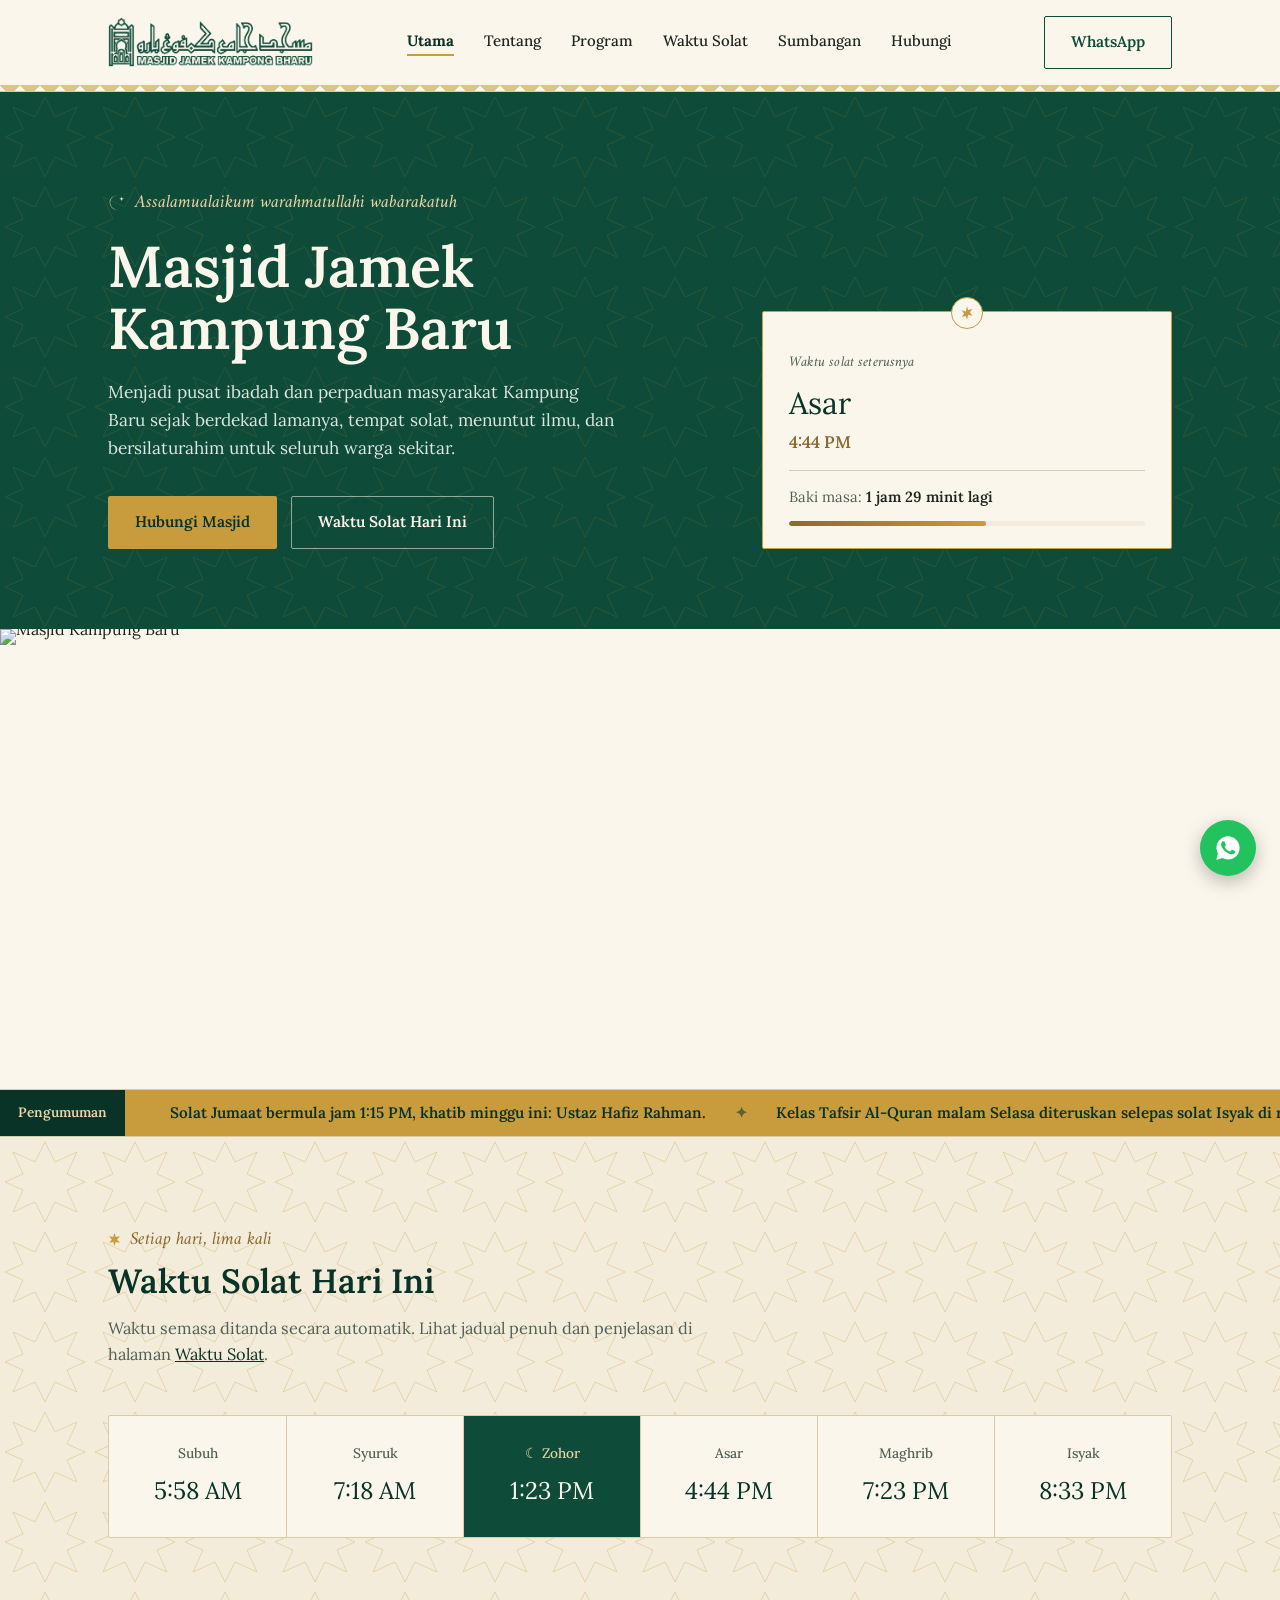
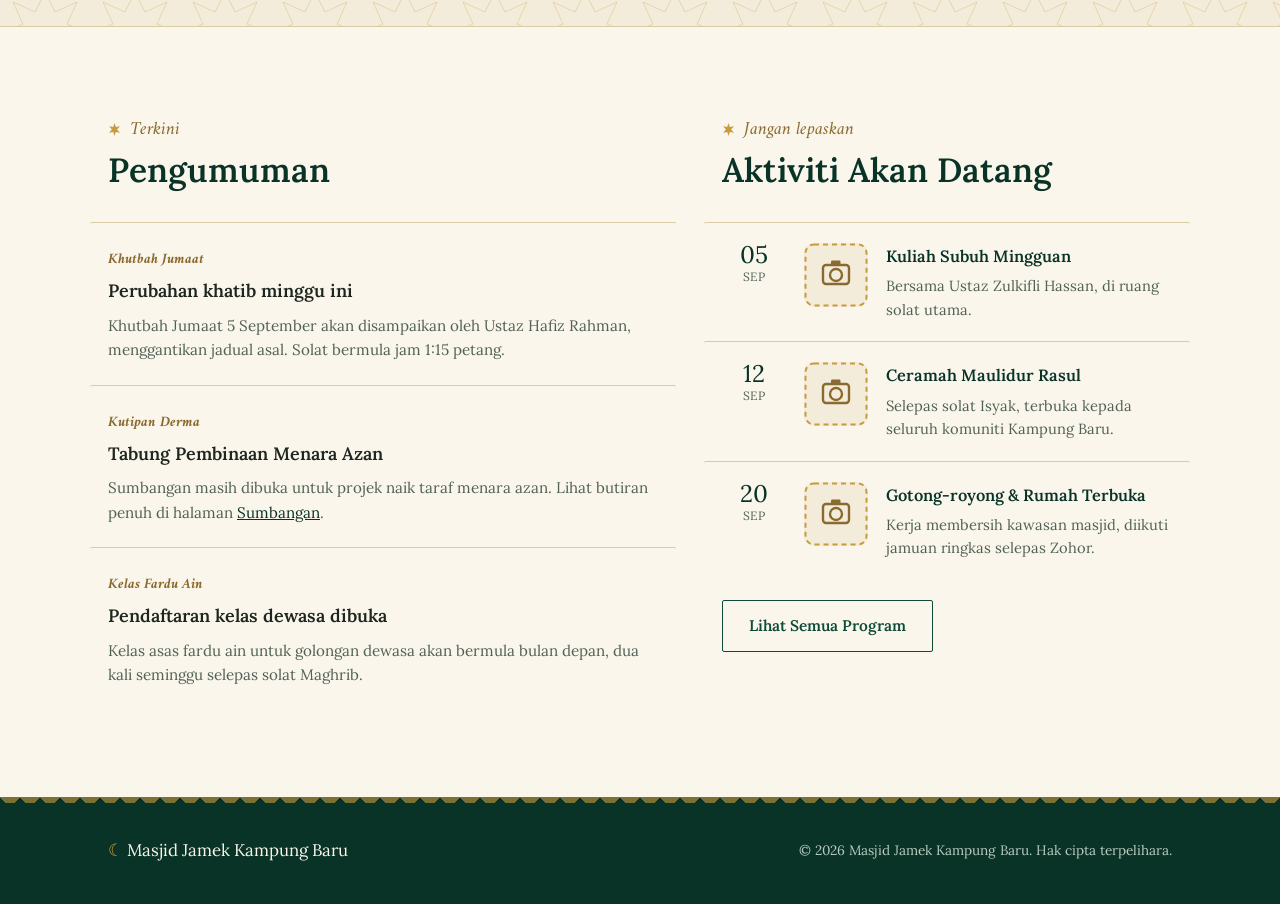
==== index.html @ a64eed37 "logo update 2" ====
<!DOCTYPE html>
<html lang="ms">
<head>
  <meta charset="UTF-8">
  <meta name="viewport" content="width=device-width, initial-scale=1.0">
  <title>Masjid Jamek Kampung Baru</title>
  <link rel="preconnect" href="https://fonts.googleapis.com">
  <link href="https://fonts.googleapis.com/css2?family=Amiri:ital,wght@0,400;0,700;1,400;1,700&family=Lora:ital,wght@0,400;0,500;0,600;0,700;1,400;1,600&display=swap" rel="stylesheet">
  <link rel="stylesheet" href="styles.css">
  <link rel="icon" type="image/svg+xml" href="favicon.svg">
  <meta name="description" content="Laman rasmi Masjid Jamek Kampung Baru, Kuala Lumpur — waktu solat harian terkini, program & aktiviti, sumbangan, dan maklumat masjid.">
  <meta property="og:type" content="website">
  <meta property="og:title" content="Masjid Jamek Kampung Baru">
  <meta property="og:description" content="Laman rasmi Masjid Jamek Kampung Baru, Kuala Lumpur — waktu solat harian terkini, program & aktiviti, sumbangan, dan maklumat masjid.">
  <meta property="og:image" content="https://nry.com.my/wp-content/uploads/2019/10/Kampung-Baru-Masjid-Jamek_02.jpg">
  <meta property="og:locale" content="ms_MY">
  <meta name="twitter:card" content="summary_large_image">
  <script type="application/ld+json">
  {
    "@context": "https://schema.org",
    "@type": "Mosque",
    "name": "Masjid Jamek Kampung Baru",
    "image": "https://nry.com.my/wp-content/uploads/2019/10/Kampung-Baru-Masjid-Jamek_02.jpg",
    "address": {
      "@type": "PostalAddress",
      "streetAddress": "Jalan Raja Muda Musa, Kampung Baru",
      "addressLocality": "Kuala Lumpur",
      "postalCode": "50300",
      "addressCountry": "MY"
    },
    "telephone": "+60326913954"
  }
  </script>
</head>
<body>
  <header class="site">
    <div class="nav">
      <a href="index.html" class="brand">
        <img class="logo-image" src="logo%20masjid/header-logo.png" alt="Masjid Jamek Kampung Baru">
      </a>
      <nav class="links" id="navLinks">
        <a href="index.html" class="current">Utama</a>
        <a href="about.html">Tentang</a>
        <a href="program.html">Program</a>
        <a href="solat.html">Waktu Solat</a>
        <a href="sumbangan.html">Sumbangan</a>
        <a href="contact.html">Hubungi</a>
      </nav>
      <div class="nav-cta">
        <a class="btn btn-outline-dark" href="#" data-wa-link="60132922612" target="_blank" rel="noopener"><span class="long">WhatsApp</span></a>
        <button class="burger" id="burgerBtn" aria-label="Buka menu">
          <span></span><span></span><span></span>
        </button>
      </div>
    </div>
  </header>

  <main>
    <section class="hero" id="utama">
      <svg class="hero-pattern" width="100%" height="100%" preserveAspectRatio="xMidYMid slice">
        <defs>
          <pattern id="star8" width="90" height="90" patternUnits="userSpaceOnUse">
            <g stroke="#C89B3C" stroke-width="1" fill="none">
              <path d="M45 5 L55 25 L77 15 L67 37 L85 45 L67 53 L77 75 L55 65 L45 85 L35 65 L13 75 L23 53 L5 45 L23 37 L13 15 L35 25 Z"/>
            </g>
          </pattern>
        </defs>
        <rect width="100%" height="100%" fill="url(#star8)"/>
      </svg>
      <div class="hero-inner">
        <div>
          <span class="hero-eyebrow">Assalamualaikum warahmatullahi wabarakatuh</span>
          <h1>Masjid Jamek<br>Kampung Baru</h1>
          <p class="lead">Menjadi pusat ibadah dan perpaduan masyarakat Kampung Baru sejak berdekad lamanya, tempat solat, menuntut ilmu, dan bersilaturahim untuk seluruh warga sekitar.</p>
          <div class="hero-actions">
            <a href="#" data-wa-link="60132922612" target="_blank" rel="noopener" class="btn btn-gold">Hubungi Masjid</a>
            <a href="solat.html" class="btn btn-outline">Waktu Solat Hari Ini</a>
          </div>
        </div>
        <div class="prayer-card">
          <span class="label">Waktu solat seterusnya</span>
          <div class="next-name" id="nextPrayerName">Zohor</div>
          <div class="next-time" id="nextPrayerTime">1:23 PM</div>
          <div class="countdown">Baki masa: <b id="countdownText">…</b></div>
          <div class="prayer-progress"><div class="prayer-progress-fill" id="prayerProgressFill"></div></div>
        </div>
      </div>
    </section>

    <!-- TODO: muat naik gambar ni ke folder projek sendiri (contoh: images/masjid-hero.jpg) dan tukar src di bawah,
         supaya gambar tak hilang kalau website nry.com.my tukar/padam fail asal -->
    <div class="photo-banner">
      <img src="https://nry.com.my/wp-content/uploads/2019/10/Kampung-Baru-Masjid-Jamek_02.jpg" alt="Masjid Kampung Baru" width="1200" height="675" loading="eager"/>
    </div>

    <div class="ticker-bar">
      <div class="ticker-tag">Pengumuman</div>
      <div class="ticker-track">
        <span>Solat Jumaat bermula jam 1:15 PM, khatib minggu ini: Ustaz Hafiz Rahman.</span>
        <span>Kelas Tafsir Al-Quran malam Selasa diteruskan selepas solat Isyak di ruang tingkat 2.</span>
        <span>Kutipan Tabung Pembinaan Menara Azan masih dibuka, sumbangan boleh dibuat melalui DuitNow.</span>
        <span>Solat Jumaat bermula jam 1:15 PM, khatib minggu ini: Ustaz Hafiz Rahman.</span>
        <span>Kelas Tafsir Al-Quran malam Selasa diteruskan selepas solat Isyak di ruang tingkat 2.</span>
        <span>Kutipan Tabung Pembinaan Menara Azan masih dibuka, sumbangan boleh dibuat melalui DuitNow.</span>
      </div>
    </div>

    <section class="section solat-section reveal" id="waktu-solat-preview">
      <div class="wrap">
        <div class="section-head">
          <span class="kicker">Setiap hari, lima kali</span>
          <h2>Waktu Solat Hari Ini</h2>
          <p>Waktu semasa ditanda secara automatik. Lihat jadual penuh dan penjelasan di halaman <a href="solat.html" style="color:var(--green-ink);text-decoration:underline;">Waktu Solat</a>.</p>
        </div>
        <div class="solat-grid" id="solatGrid">
          <div class="solat-cell" data-name="Subuh"><div class="name">Subuh</div><div class="time">5:58 AM</div></div>
          <div class="solat-cell" data-name="Syuruk"><div class="name">Syuruk</div><div class="time">7:18 AM</div></div>
          <div class="solat-cell" data-name="Zohor"><div class="name">Zohor</div><div class="time">1:23 PM</div></div>
          <div class="solat-cell" data-name="Asar"><div class="name">Asar</div><div class="time">4:44 PM</div></div>
          <div class="solat-cell" data-name="Maghrib"><div class="name">Maghrib</div><div class="time">7:23 PM</div></div>
          <div class="solat-cell" data-name="Isyak"><div class="name">Isyak</div><div class="time">8:33 PM</div></div>
        </div>
      </div>
    </section>

    <section class="section reveal" id="pengumuman-program">
      <div class="wrap two-col">
        <div>
          <div class="section-head" style="margin-bottom:32px;">
            <span class="kicker">Terkini</span>
            <h2>Pengumuman</h2>
          </div>
          <div class="list-item">
            <span class="tag">Khutbah Jumaat</span>
            <h3>Perubahan khatib minggu ini</h3>
            <p>Khutbah Jumaat 5 September akan disampaikan oleh Ustaz Hafiz Rahman, menggantikan jadual asal. Solat bermula jam 1:15 petang.</p>
          </div>
          <div class="list-item">
            <span class="tag">Kutipan Derma</span>
            <h3>Tabung Pembinaan Menara Azan</h3>
            <p>Sumbangan masih dibuka untuk projek naik taraf menara azan. Lihat butiran penuh di halaman <a href="sumbangan.html" style="color:var(--green-ink);text-decoration:underline;">Sumbangan</a>.</p>
          </div>
          <div class="list-item">
            <span class="tag">Kelas Fardu Ain</span>
            <h3>Pendaftaran kelas dewasa dibuka</h3>
            <p>Kelas asas fardu ain untuk golongan dewasa akan bermula bulan depan, dua kali seminggu selepas solat Maghrib.</p>
          </div>
        </div>
        <div>
          <div class="section-head" style="margin-bottom:32px;">
            <span class="kicker">Jangan lepaskan</span>
            <h2>Aktiviti Akan Datang</h2>
          </div>
          <div class="program-item">
            <div class="program-date"><div class="d">05</div><div class="m">Sep</div></div>
            <img class="program-photo" src="[data-uri]" alt="">
            <div><h3>Kuliah Subuh Mingguan</h3><p>Bersama Ustaz Zulkifli Hassan, di ruang solat utama.</p></div>
          </div>
          <div class="program-item">
            <div class="program-date"><div class="d">12</div><div class="m">Sep</div></div>
            <img class="program-photo" src="[data-uri]" alt="">
            <div><h3>Ceramah Maulidur Rasul</h3><p>Selepas solat Isyak, terbuka kepada seluruh komuniti Kampung Baru.</p></div>
          </div>
          <div class="program-item">
            <div class="program-date"><div class="d">20</div><div class="m">Sep</div></div>
            <img class="program-photo" src="[data-uri]" alt="">
            <div><h3>Gotong-royong & Rumah Terbuka</h3><p>Kerja membersih kawasan masjid, diikuti jamuan ringkas selepas Zohor.</p></div>
          </div>
          <div style="margin-top:20px;">
            <a href="program.html" class="btn btn-outline-dark">Lihat Semua Program</a>
          </div>
        </div>
      </div>
    </section>
  </main>

  <footer>
    <div class="wrap footer-inner">
      <div class="brand-f">Masjid Jamek Kampung Baru</div>
      <div>© <span id="year"></span> Masjid Jamek Kampung Baru. Hak cipta terpelihara.</div>
    </div>
  </footer>

  <a class="wa-float" href="#" data-wa-link="60132922612" target="_blank" rel="noopener" aria-label="WhatsApp Masjid">
    <svg viewBox="0 0 24 24"><path d="M12.04 2C6.58 2 2.13 6.45 2.13 11.91c0 1.75.46 3.39 1.26 4.81L2 22l5.42-1.35a9.83 9.83 0 0 0 4.62 1.15h.01c5.46 0 9.9-4.45 9.9-9.9C21.95 6.45 17.5 2 12.04 2Zm5.77 14.02c-.24.68-1.4 1.3-1.93 1.35-.5.06-1.06.28-3.55-.74-2.98-1.22-4.9-4.23-5.05-4.43-.15-.2-1.2-1.6-1.2-3.05 0-1.45.76-2.16 1.03-2.46.27-.3.6-.37.8-.37.2 0 .4 0 .58.01.19.01.44-.07.68.53.25.6.85 2.08.92 2.23.07.15.12.33.02.53-.1.2-.15.33-.3.5-.15.18-.32.4-.45.53-.15.15-.31.32-.13.62.18.3.8 1.32 1.72 2.14 1.18 1.06 2.18 1.39 2.48 1.54.3.15.48.13.65-.08.18-.2.76-.9.96-1.2.2-.3.4-.25.68-.15.28.1 1.75.83 2.05.98.3.15.5.22.57.35.08.13.08.75-.16 1.42Z"/></svg>
  </a>

  <script src="script.js"></script>
</body>
</html>
---- styles.css ----
:root{
    --green-deep:#0e4b39;
    --green-ink:#0A3328;
    --gold:#C89B3C;
    --gold-deep:#8A6A2E;
    --gold-soft:#E7D5A6;
    --cream:#FAF6EC;
    --paper:#F3ECDB;
    --ink:#1E2620;
    --ink-soft:#516156;
    --line:#D8CBA6;
    --radius:2px;
  }
  *{box-sizing:border-box;}
  html{scroll-behavior:smooth;}
  body{
    margin:0;
    background:var(--cream);
    color:var(--ink);
    font-family:'Lora',serif;
    font-size:16px;
    line-height:1.6;
  }
  h1,h2,h3,.display{
    font-family:'Lora',serif;
    font-weight:600;
    color:var(--green-ink);
    margin:0;
  }
  a{color:inherit;}
  img{max-width:100%;display:block;}
  .wrap{max-width:1120px;margin:0 auto;padding:0 28px;}
  .section{padding:88px 0;border-top:1px solid var(--line);}
  .section-head{max-width:640px;margin-bottom:48px;}
  .section-head .kicker{
    display:flex;
    align-items:center;
    gap:9px;
    color:var(--gold-deep);
    font-family:'Amiri',serif;
    font-style:italic;
    font-size:1.15rem;
    margin-bottom:6px;
  }
  .section-head .kicker::before{
    content:"";
    flex:none;
    width:13px;height:13px;
    background:url("data:image/svg+xml,%3Csvg xmlns='http://www.w3.org/2000/svg' viewBox='0 0 24 24'%3E%3Cpath fill='%23C89B3C' d='M12 0l2.4 7.2L22 6l-5.2 6L22 18l-7.6-1.2L12 24l-2.4-7.2L2 18l5.2-6L2 6l7.6 1.2z'/%3E%3C/svg%3E") no-repeat center/contain;
  }
  .section-head h2{font-size:2.1rem;line-height:1.2;}
  .section-head p{color:var(--ink-soft);margin-top:14px;font-size:1.02rem;}
  .btn{
    display:inline-flex;align-items:center;gap:9px;
    padding:13px 26px;
    border-radius:var(--radius);
    font-weight:600;
    font-size:0.96rem;
    text-decoration:none;
    border:1px solid transparent;
    cursor:pointer;
    transition:transform .15s ease, background .15s ease;
  }
  .btn:hover{transform:translateY(-1px);}
  .btn-gold{background:var(--gold);color:var(--green-ink);}
  .btn-gold:hover{background:#d6ab49;}
  .btn-outline{border-color:rgba(250,246,236,.55);color:var(--cream);}
  .btn-outline:hover{background:rgba(250,246,236,.1);}
  .btn-outline-dark{border-color:var(--green-deep);color:var(--green-deep);}
  .btn-outline-dark:hover{background:var(--green-deep);color:var(--cream);}

  header.site{
    position:sticky;top:0;z-index:50;
    background:rgba(250,246,236,.92);
    backdrop-filter:blur(6px);
    border-bottom:1px solid var(--line);
    transition:box-shadow .25s ease;
  }
  header.site.is-scrolled{box-shadow:0 8px 24px -12px rgba(10,51,40,.28);}
  header.site::after{
    content:"";
    display:block;
    height:6px;
    background-image:
      linear-gradient(135deg, var(--gold) 25%, transparent 25.5%),
      linear-gradient(225deg, var(--gold) 25%, transparent 25.5%),
      linear-gradient(45deg, var(--gold) 25%, transparent 25.5%),
      linear-gradient(315deg, var(--gold) 25%, transparent 25.5%);
    background-position: 10px 0, 10px 0, 0 0, 0 0;
    background-size: 20px 20px;
    background-repeat: repeat-x;
    opacity:.55;
  }
  .nav{
    display:flex;align-items:center;justify-content:space-between;
    padding:16px 28px;max-width:1120px;margin:0 auto;
  }
  .brand{display:flex;align-items:center;gap:12px;text-decoration:none;}
  .brand .logo-image{width:auto;height:50px;max-width:min(270px,48vw);object-fit:contain;flex:none;}
  .brand .name{font-family:'Lora',serif;font-weight:600;font-size:1.08rem;color:var(--green-ink);line-height:1.15;}
  .brand .name small{display:block;font-family:'Amiri',serif;font-style:italic;font-weight:400;font-size:.78rem;color:var(--ink-soft);letter-spacing:.02em;}
  nav.links{display:flex;gap:30px;list-style:none;margin:0;padding:0;}
  nav.links a{text-decoration:none;font-size:.94rem;font-weight:500;color:var(--ink);position:relative;padding-bottom:3px;}
  nav.links a:after{content:"";position:absolute;left:0;bottom:0;width:0;height:1.5px;background:var(--gold);transition:width .2s ease;}
  nav.links a:hover:after{width:100%;}
  nav.links a.current{color:var(--green-ink);font-weight:700;}
  nav.links a.current:after{width:100%;}
  .nav-cta{display:flex;align-items:center;gap:14px;}
  .burger{display:none;background:none;border:none;cursor:pointer;padding:6px;}
  .burger span{display:block;width:24px;height:2px;background:var(--green-ink);margin:5px 0;}

  .hero{
    position:relative;overflow:hidden;
    background:var(--green-deep);
    color:var(--cream);
  }
  .hero-pattern{position:absolute;inset:0;opacity:.14;pointer-events:none;}
  .hero-inner{
    position:relative;z-index:1;
    max-width:1120px;margin:0 auto;padding:96px 28px 80px;
    display:grid;grid-template-columns:1.25fr .85fr;gap:52px;align-items:end;
  }
  .hero-eyebrow{font-family:'Amiri',serif;font-style:italic;color:var(--gold-soft);font-size:1.15rem;margin-bottom:18px;display:flex;align-items:center;gap:10px;}
  .hero-eyebrow::before{
    content:"";
    flex:none;
    width:17px;height:17px;
    background:url("data:image/svg+xml,%3Csvg xmlns='http://www.w3.org/2000/svg' viewBox='0 0 24 24'%3E%3Cpath fill='%23E7D5A6' d='M13 2.05A10 10 0 1 0 13 22a8.5 8.5 0 0 1 0-19.95z'/%3E%3Cpath fill='%23E7D5A6' d='M19.2 3.6l.85 2.35 2.35.85-2.35.85-.85 2.35-.85-2.35L16 6.8l2.35-.85z'/%3E%3C/svg%3E") no-repeat center/contain;
  }
  .hero h1{font-size:clamp(2.4rem,4.6vw,3.6rem);line-height:1.08;color:var(--cream);}
  .hero p.lead{margin-top:20px;max-width:46ch;color:#DCE7E0;font-size:1.08rem;}
  .hero-actions{margin-top:34px;display:flex;flex-wrap:wrap;gap:14px;}

  .prayer-card{
    position:relative;
    background:var(--cream);color:var(--ink);
    border-radius:var(--radius);
    padding:36px 26px 22px;
    border:1px solid var(--gold);
  }
  .prayer-card::before,
  .vm-box::before,
  .donate-card::before{
    content:"";
    position:absolute;
    top:-15px;left:50%;
    transform:translateX(-50%);
    width:30px;height:30px;
    background-color:var(--cream);
    border:1.5px solid var(--gold);
    border-radius:50%;
    background-image:url("data:image/svg+xml,%3Csvg xmlns='http://www.w3.org/2000/svg' viewBox='0 0 24 24'%3E%3Cpath fill='%23C89B3C' d='M12 2l1.8 5.6L20 6l-3.6 4.8L20 16l-6.2-1.2L12 22l-1.8-5.6L4 18l3.6-4.8L4 8l6.2 1.6z'/%3E%3C/svg%3E");
    background-repeat:no-repeat;
    background-position:center;
    background-size:16px 16px;
    z-index:2;
  }
  .prayer-card .label{font-family:'Amiri',serif;font-style:italic;font-size:.92rem;color:var(--ink-soft);text-transform:none;letter-spacing:.01em;}
  .prayer-card .next-name{font-family:'Lora',serif;font-size:1.9rem;color:var(--green-ink);margin:4px 0 2px;}
  .prayer-card .next-time{font-size:1.05rem;color:var(--gold-deep);font-weight:600;}
  .prayer-card .countdown{margin-top:14px;padding-top:14px;border-top:1px solid var(--line);font-size:.92rem;color:var(--ink-soft);}
  .prayer-card .countdown b{color:var(--ink);font-weight:600;}

  .inner-hero{
    position:relative;color:var(--cream);
    background-color:var(--green-deep);
    background-image:url("data:image/svg+xml,%3Csvg xmlns='http://www.w3.org/2000/svg' width='90' height='90'%3E%3Cg fill='none' stroke='%23C89B3C' stroke-width='1' opacity='0.35'%3E%3Cpath d='M45 5 L55 25 L77 15 L67 37 L85 45 L67 53 L77 75 L55 65 L45 85 L35 65 L13 75 L23 53 L5 45 L23 37 L13 15 L35 25 Z'/%3E%3C/g%3E%3C/svg%3E");
    background-repeat:repeat;
    padding:64px 0 56px;border-bottom:1px solid var(--line);
    overflow:hidden;
  }
  .inner-hero .wrap{position:relative;z-index:1;}

  .photo-banner{width:100%;line-height:0;border-bottom:1px solid var(--line);}
  .photo-banner img{width:100%;height:clamp(220px,38vw,460px);object-fit:cover;object-position:center 65%;}

  .ticker-bar{background:var(--gold);color:var(--green-ink);overflow:hidden;white-space:nowrap;position:relative;}
  .ticker-tag{position:absolute;left:0;top:0;bottom:0;display:flex;align-items:center;padding:0 18px;background:var(--green-ink);color:var(--gold-soft);font-weight:600;font-size:.85rem;z-index:2;}
  .ticker-track{display:inline-flex;padding-left:170px;animation:scroll-left 34s linear infinite;font-weight:600;font-size:.95rem;padding-top:11px;padding-bottom:11px;}
  .ticker-track span{padding-right:70px;position:relative;}
  .ticker-track span::after{content:"✦";position:absolute;right:28px;color:var(--green-ink);opacity:.55;}
  @keyframes scroll-left{from{transform:translateX(0);}to{transform:translateX(-50%);}}

  .solat-section{
    background-color:var(--paper);
    background-image:url("data:image/svg+xml,%3Csvg xmlns='http://www.w3.org/2000/svg' width='90' height='90'%3E%3Cg fill='none' stroke='%23C89B3C' stroke-width='1' opacity='0.3'%3E%3Cpath d='M45 5 L55 25 L77 15 L67 37 L85 45 L67 53 L77 75 L55 65 L45 85 L35 65 L13 75 L23 53 L5 45 L23 37 L13 15 L35 25 Z'/%3E%3C/g%3E%3C/svg%3E");
    background-repeat:repeat;
  }
  .solat-grid{
    display:grid;grid-template-columns:repeat(6,1fr);
    border:1px solid var(--line);border-radius:var(--radius);overflow:hidden;
    background:var(--cream);
  }
  .solat-cell{
    padding:26px 12px;text-align:center;
    border-left:1px solid var(--line);
  }
  .solat-cell:first-child{border-left:none;}
  .solat-cell .name{font-size:.86rem;color:var(--ink-soft);font-weight:500;}
  .solat-cell .time{font-family:'Lora',serif;font-size:1.5rem;margin-top:8px;color:var(--green-ink);}
  .solat-cell.active{background:var(--green-deep);}
  .solat-cell.active .name{color:var(--gold-soft);}
  .solat-cell.active .name::before{content:"☾ ";}
  .solat-cell.active .time{color:var(--cream);}
  .solat-note{margin-top:16px;font-size:.85rem;color:var(--ink-soft);}
  @media (max-width:760px){
    .solat-grid{grid-template-columns:repeat(3,1fr);}
    .solat-cell:nth-child(4){border-left:none;}
  }

  .two-col{display:grid;grid-template-columns:1.1fr .9fr;gap:64px;}
  .list-item{padding:22px 18px;margin:0 -18px;border-top:1px solid var(--line);border-radius:var(--radius);transition:background .2s ease;}
  .list-item:first-child{border-top:none;}
  .list-item:hover{background:rgba(200,155,60,.08);}
  .list-item .tag{font-family:'Amiri',serif;font-style:italic;font-size:.9rem;font-weight:700;color:var(--gold-deep);}
  .list-item h3{font-size:1.12rem;margin-top:6px;font-weight:600;font-family:'Lora',serif;color:var(--ink);}
  .list-item p{margin:8px 0 0;color:var(--ink-soft);font-size:.95rem;}

  .program-item{display:flex;gap:18px;padding:20px 18px;margin:0 -18px;border-top:1px solid var(--line);border-radius:var(--radius);transition:background .2s ease;}
  .program-item:first-child{border-top:none;}
  .program-item:hover{background:rgba(200,155,60,.08);}
  .program-photo{flex:none;width:64px;height:64px;border-radius:10px;object-fit:cover;background:var(--paper);}
  .program-date{flex:none;width:64px;text-align:center;}
  .program-date .d{font-family:'Lora',serif;font-size:1.5rem;color:var(--green-ink);line-height:1;}
  .program-date .m{font-size:.75rem;color:var(--ink-soft);text-transform:uppercase;letter-spacing:.04em;}
  .program-item h3{font-size:1.02rem;font-weight:600;font-family:'Lora',serif;}
  .program-item p{margin:5px 0 0;color:var(--ink-soft);font-size:.92rem;}

  .about-grid{display:grid;grid-template-columns:1.3fr .95fr;gap:64px;}
  .about-grid .story p{color:var(--ink-soft);margin-top:16px;font-size:1rem;}
  .about-grid .story p:first-child{margin-top:0;}
  .vm-box{position:relative;background:var(--green-deep);color:var(--cream);padding:42px 30px 34px;border-radius:var(--radius);}
  .vm-box h3{color:var(--gold-soft);font-size:1.05rem;font-family:'Lora',serif;font-weight:700;margin-bottom:8px;}
  .vm-box .vm-block + .vm-block{margin-top:24px;padding-top:24px;border-top:1px solid rgba(250,246,236,.18);}
  .vm-box p{color:#DCE7E0;font-size:.95rem;margin:0;}

  .ajk-grid{margin-top:56px;display:grid;grid-template-columns:repeat(4,1fr);gap:1px;background:var(--line);border:1px solid var(--line);}
  .ajk-cell{background:var(--cream);padding:26px 20px;border-top:3px solid var(--gold);transition:transform .2s ease, box-shadow .2s ease;}
  .ajk-cell:hover{transform:translateY(-4px);box-shadow:0 12px 24px -12px rgba(10,51,40,.25);position:relative;z-index:1;}
  .ajk-cell .role{font-family:'Amiri',serif;font-style:italic;font-size:.9rem;color:var(--gold-deep);font-weight:700;}
  .ajk-cell .person{font-family:'Lora',serif;font-size:1.15rem;margin-top:6px;color:var(--green-ink);}
  @media (max-width:760px){.ajk-grid{grid-template-columns:repeat(2,1fr);}}

  .imam-strip{margin-top:56px;display:grid;grid-template-columns:repeat(2,1fr);gap:1px;background:var(--line);border:1px solid var(--line);}
  .imam-cell{background:var(--paper);padding:28px 26px;border-top:3px solid var(--gold);transition:transform .2s ease, box-shadow .2s ease;}
  .imam-cell:hover{transform:translateY(-4px);box-shadow:0 12px 24px -12px rgba(10,51,40,.25);position:relative;z-index:1;}
  .imam-cell .role{font-family:'Amiri',serif;font-style:italic;font-size:.9rem;color:var(--gold-deep);font-weight:700;}
  .imam-cell .person{font-family:'Lora',serif;font-size:1.3rem;margin-top:6px;color:var(--green-ink);}
  .imam-cell p{margin:8px 0 0;color:var(--ink-soft);font-size:.9rem;}
  @media (max-width:760px){.imam-strip{grid-template-columns:1fr;}}

  .cat-grid{display:grid;grid-template-columns:repeat(4,1fr);gap:1px;background:var(--line);border:1px solid var(--line);}
  .cat-cell{background:var(--cream);display:flex;flex-direction:column;border-top:3px solid var(--gold);transition:transform .2s ease, box-shadow .2s ease;overflow:hidden;}
  .cat-cell:hover{transform:translateY(-4px);box-shadow:0 12px 24px -12px rgba(10,51,40,.25);position:relative;z-index:1;}
  .cat-photo{width:100%;aspect-ratio:16/10;object-fit:cover;display:block;background:var(--paper);}
  .cat-photo-trigger{display:block;width:100%;padding:0;border:0;background:transparent;cursor:zoom-in;overflow:hidden;}
  .cat-photo-trigger:focus-visible{outline:3px solid var(--gold-deep);outline-offset:-3px;}
  .cat-photo-trigger .cat-photo{transition:transform .2s ease;}
  .cat-photo-trigger:hover .cat-photo{transform:scale(1.025);}
  .cat-photo-pair{overflow:hidden;}
  .cat-photo-pair .cat-photo{aspect-ratio:16/10;}
  .cat-photo-pair-main{aspect-ratio:16/10;}
  .cat-photo-pair-main .cat-photo-trigger{height:100%;}
  .cat-photo-pair-main .cat-photo{height:100%;aspect-ratio:auto;}
  .cat-photo-pair .cat-photo[hidden]{display:none;}
  .cat-grid>.cat-cell:nth-child(2)>img[src^="data:image/svg+xml"]{display:none;}
  .program-photo-dialog{position:fixed;inset:0;margin:auto;padding:48px 18px 18px;width:min(92vw,1100px);max-width:none;max-height:90vh;border:1px solid var(--gold);background:var(--cream);box-shadow:0 20px 70px rgba(0,0,0,.35);}
  .program-photo-dialog::backdrop{background:rgba(8,25,19,.82);}
  .program-photo-dialog-content{display:grid;grid-template-columns:auto minmax(0,1fr) auto;align-items:center;gap:14px;height:100%;}
  .program-photo-dialog img{max-width:100%;max-height:calc(90vh - 84px);width:auto;height:auto;object-fit:contain;margin:auto;}
  .program-photo-dialog-close{position:absolute;top:9px;right:12px;padding:7px 12px;border:1px solid var(--line);background:var(--paper);color:var(--green-ink);font:inherit;cursor:pointer;}
  .program-photo-dialog-close:hover{background:var(--gold-soft);}
  .program-photo-dialog-nav{width:44px;height:44px;border:1px solid var(--line);background:var(--paper);color:var(--green-ink);font-size:1.6rem;line-height:1;cursor:pointer;}
  .program-photo-dialog-nav:hover{background:var(--gold-soft);}
  .program-photo-dialog-nav[hidden]{display:none;}
  @media (max-width:520px){.program-photo-dialog{padding:48px 10px 12px;}.program-photo-dialog-content{gap:6px;}.program-photo-dialog-nav{width:36px;height:40px;}}
  .cat-cell-body{padding:22px 24px;min-height:150px;display:flex;flex-direction:column;justify-content:flex-start;gap:14px;flex:1;}
  .cat-cell h3{font-size:1.1rem;font-family:'Lora',serif;font-weight:600;line-height:1.2;min-height:3.6em;}
  .cat-cell p{margin-top:10px;color:var(--ink-soft);font-size:.9rem;}
  .cat-cell .icon{width:30px;height:30px;color:var(--gold);transition:transform .2s ease;}
  .cat-cell:hover .icon{transform:scale(1.1) rotate(-4deg);}
  @media (max-width:900px){.cat-grid{grid-template-columns:repeat(2,1fr);}}
  .cal-note{margin-top:26px;padding:18px 22px;border:1px dashed var(--gold);border-radius:var(--radius);color:var(--ink-soft);font-size:.92rem;background:var(--paper);}

  .donate-section{
    background-color:var(--green-deep);color:var(--cream);
    background-image:url("data:image/svg+xml,%3Csvg xmlns='http://www.w3.org/2000/svg' width='90' height='90'%3E%3Cg fill='none' stroke='%23E7D5A6' stroke-width='1' opacity='0.15'%3E%3Cpath d='M45 5 L55 25 L77 15 L67 37 L85 45 L67 53 L77 75 L55 65 L45 85 L35 65 L13 75 L23 53 L5 45 L23 37 L13 15 L35 25 Z'/%3E%3C/g%3E%3C/svg%3E");
    background-repeat:repeat;
  }
  .donate-section .section-head h2{color:var(--cream);}
  .donate-section .section-head p{color:#CFE0D6;}
  .donate-section .section-head .kicker{color:var(--gold-soft);}
  .donate-grid{display:grid;grid-template-columns:1fr 1fr 1fr;gap:26px;}
  .donate-card{position:relative;background:rgba(250,246,236,.05);border:1px solid rgba(250,246,236,.2);border-radius:var(--radius);padding:36px 26px 28px;transition:transform .2s ease, background .2s ease, border-color .2s ease;}
  .donate-card:hover{transform:translateY(-4px);background:rgba(250,246,236,.09);border-color:rgba(200,155,60,.5);}
  .donate-card h3{color:var(--gold-soft);font-family:'Lora',serif;font-size:.95rem;font-weight:700;margin-bottom:16px;}
  .donate-row{display:flex;justify-content:space-between;padding:9px 0;border-top:1px solid rgba(250,246,236,.12);font-size:.92rem;}
  .donate-row:first-of-type{border-top:none;}
  .donate-row span:first-child{color:#B9CBC0;}
  .donate-row span:last-child{font-weight:600;text-align:right;}
  .qr-box{
    aspect-ratio:1;border:1.5px dashed var(--gold);border-radius:8px;overflow:hidden;
    display:flex;align-items:center;justify-content:center;flex-direction:column;gap:8px;color:var(--gold-soft);
    font-size:.85rem;text-align:center;margin-bottom:14px;
  }
  .qr-image-trigger{display:block;width:100%;height:100%;padding:0;border:0;background:#fff;cursor:zoom-in;}
  .qr-box .qr-image{width:100%;height:100%;box-sizing:border-box;object-fit:contain;padding:10px;background:#fff;}
  .qr-photo-dialog-content{display:flex;align-items:center;justify-content:center;height:100%;}
  .qr-photo-dialog-content .qr-expanded-image{width:min(78vw,640px);height:auto;max-height:calc(90vh - 84px);object-fit:contain;}
  .donate-card ul{margin:0;padding-left:18px;color:#DCE7E0;font-size:.92rem;}
  .donate-card ul li{margin-top:8px;}
  @media (max-width:900px){.donate-grid{grid-template-columns:1fr;}}

  .contact-grid{display:grid;grid-template-columns:.95fr 1.05fr;gap:64px;}
  .contact-item{display:flex;gap:16px;padding:18px 16px;margin:0 -16px;border-top:1px solid var(--line);border-radius:var(--radius);transition:background .2s ease;}
  .contact-item:first-child{border-top:none;}
  .contact-item:hover{background:rgba(200,155,60,.08);}
  .contact-item .ic{flex:none;width:22px;height:22px;color:var(--gold);margin-top:2px;}
  .contact-item .t{font-size:.78rem;color:var(--ink-soft);}
  .contact-item .v{font-weight:600;margin-top:2px;}
  .contact-item .v a{text-decoration:none;color:var(--green-ink);}
  .socials{margin-top:26px;display:flex;gap:12px;}
  .socials a{
    width:40px;height:40px;border:1px solid var(--line);border-radius:50%;
    display:flex;align-items:center;justify-content:center;text-decoration:none;color:var(--green-ink);
    transition:background .15s ease,color .15s ease;
  }
  .socials a:hover{background:var(--green-deep);color:var(--cream);border-color:var(--green-deep);}
  .map-box{
    background:var(--paper);border:1px solid var(--line);border-radius:60px 60px var(--radius) var(--radius);
    aspect-ratio:4/3.2;overflow:hidden;
    color:var(--ink-soft);text-align:center;
  }
  .map-box iframe{width:100%;height:100%;border:0;display:block;}
  .map-box .map-placeholder{
    height:100%;display:flex;align-items:center;justify-content:center;flex-direction:column;gap:10px;padding:24px;
  }
  .map-box a{color:var(--green-ink);font-weight:600;text-decoration:underline;}

  footer{background:var(--green-ink);color:#B9CBC0;padding:40px 0;position:relative;}
  footer::before{
    content:"";
    position:absolute;top:0;left:0;right:0;
    height:6px;
    background-image:
      linear-gradient(135deg, var(--gold) 25%, transparent 25.5%),
      linear-gradient(225deg, var(--gold) 25%, transparent 25.5%),
      linear-gradient(45deg, var(--gold) 25%, transparent 25.5%),
      linear-gradient(315deg, var(--gold) 25%, transparent 25.5%);
    background-position: 10px 0, 10px 0, 0 0, 0 0;
    background-size: 20px 20px;
    background-repeat: repeat-x;
    opacity:.6;
  }
  .footer-inner{display:flex;justify-content:space-between;align-items:center;flex-wrap:wrap;gap:14px;font-size:.85rem;}
  .footer-inner .brand-f{font-family:'Lora',serif;color:var(--cream);font-size:1.05rem;}
  .footer-inner .brand-f::before{content:"☾ ";color:var(--gold);}

  .wa-float{position:fixed;bottom:24px;right:24px;z-index:60;width:56px;height:56px;border-radius:50%;background:#22c35e;display:flex;align-items:center;justify-content:center;box-shadow:0 6px 18px rgba(0,0,0,.25);text-decoration:none;}
  .wa-float svg{width:28px;height:28px;fill:#fff;}

  @media (max-width:900px){
    .hero-inner{grid-template-columns:1fr;}
    .two-col,.about-grid,.contact-grid{grid-template-columns:1fr;gap:44px;}
    .cat-grid{grid-template-columns:1fr;}
    nav.links{
      position:fixed;top:73px;left:0;right:0;background:var(--cream);
      flex-direction:column;gap:0;border-bottom:1px solid var(--line);
      transform:translateY(-130%);transition:transform .25s ease;padding:8px 28px;
    }
    nav.links.open{transform:translateY(0);}
    nav.links a{padding:16px 0;border-top:1px solid var(--line);width:100%;}
    nav.links a:first-child{border-top:none;}
    .burger{display:block;}
    .nav-cta .btn span.long{display:none;}
  }
  @media (prefers-reduced-motion:reduce){
    .ticker-track{animation:none;}
    html{scroll-behavior:auto;}
    .reveal{opacity:1 !important;transform:none !important;transition:none !important;}
  }

  .page{display:block;}

  /* Animasi lembut bila section masuk viewport semasa scroll */
  .reveal{opacity:0;transform:translateY(28px);transition:opacity .7s ease, transform .7s ease;}
  .reveal.in-view{opacity:1;transform:none;}

  /* Bar kemajuan waktu solat seterusnya pada kad "waktu solat seterusnya" */
  .prayer-progress{margin-top:12px;height:5px;border-radius:99px;background:var(--paper);overflow:hidden;}
  .prayer-progress-fill{height:100%;width:0%;background:linear-gradient(90deg, var(--gold-deep), var(--gold));border-radius:99px;transition:width 1s linear;}

  /* Butang salin nombor akaun bank */
  .copy-btn{
    display:inline-flex;align-items:center;gap:5px;
    background:none;border:1px solid rgba(250,246,236,.35);
    color:var(--gold-soft);font-family:'Lora',serif;font-size:.78rem;font-weight:600;
    padding:3px 10px;border-radius:99px;cursor:pointer;
    transition:background .2s ease, border-color .2s ease;
    margin-left:8px;
  }
  .copy-btn:hover{background:rgba(250,246,236,.12);border-color:var(--gold);}
  .copy-btn.copied{background:var(--gold);color:var(--green-ink);border-color:var(--gold);}
  .donate-row .acc-wrap{display:flex;align-items:center;flex-wrap:wrap;justify-content:flex-end;gap:2px;}
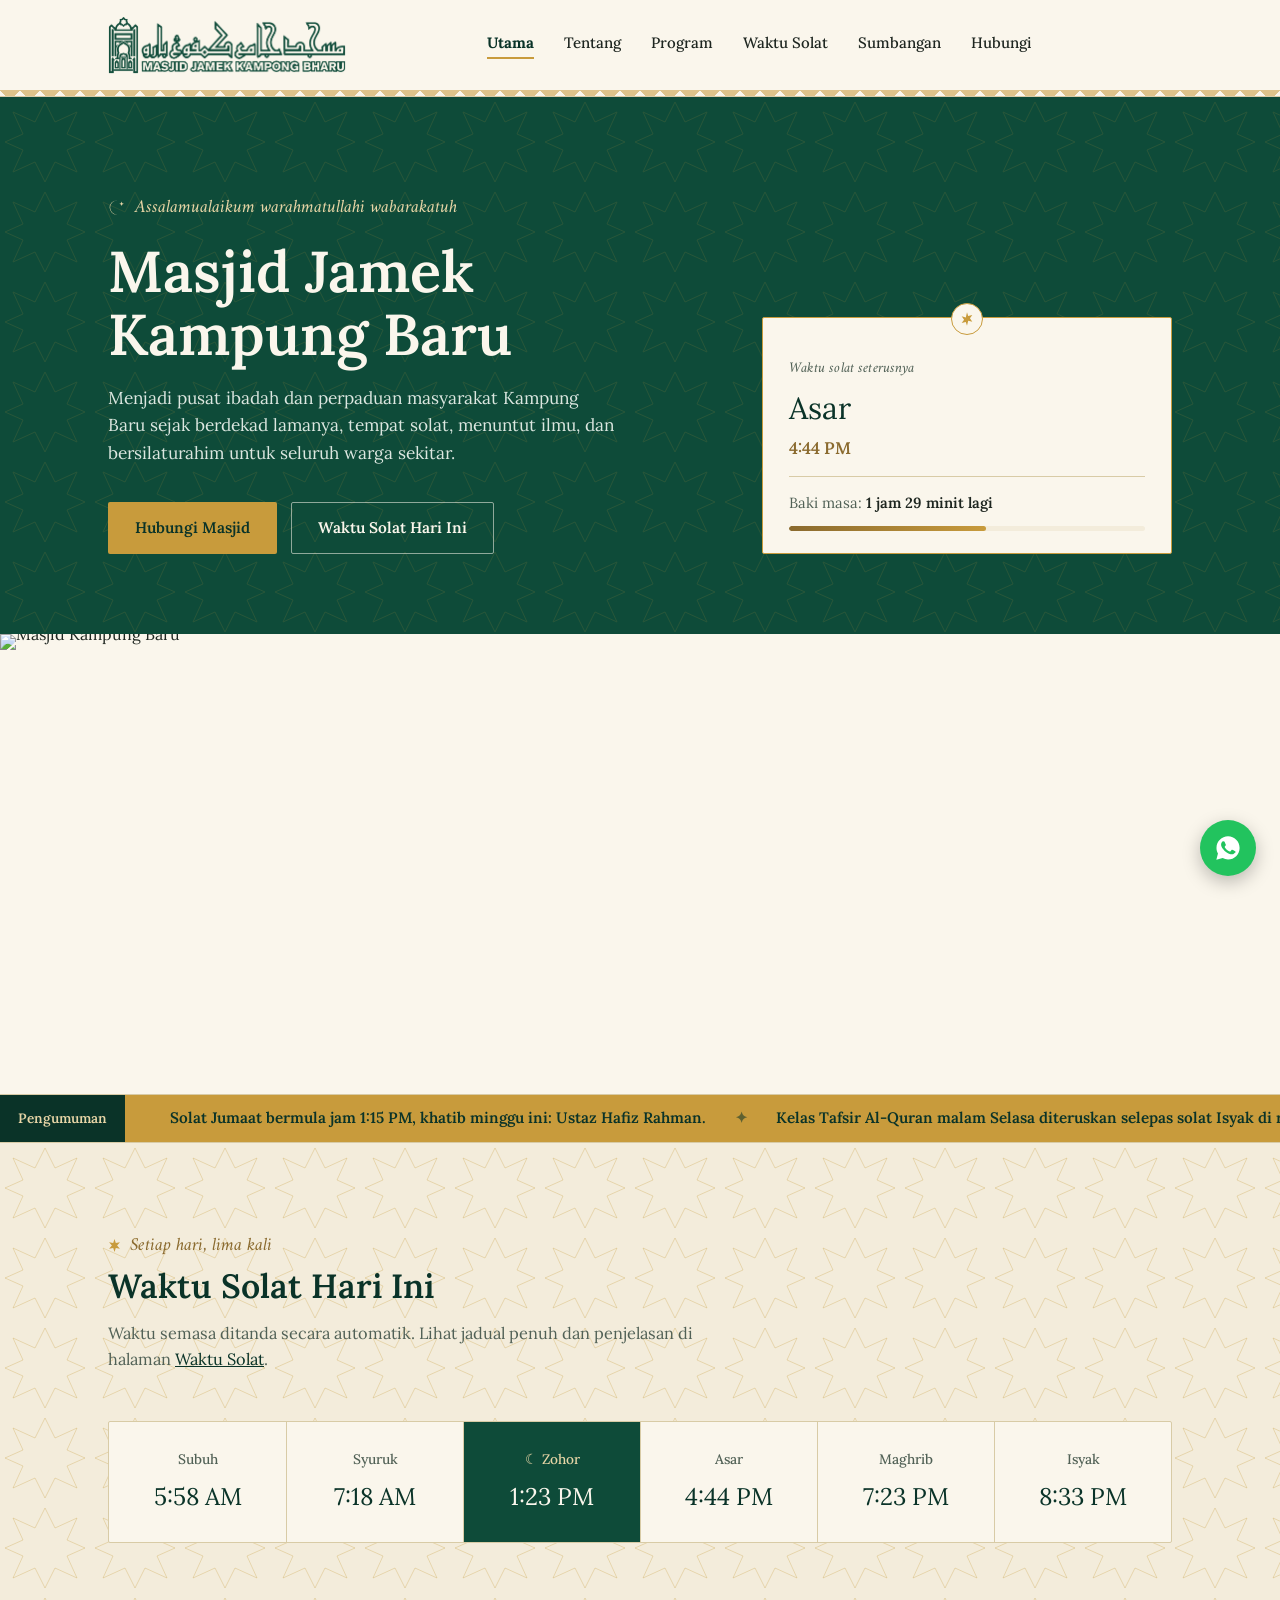
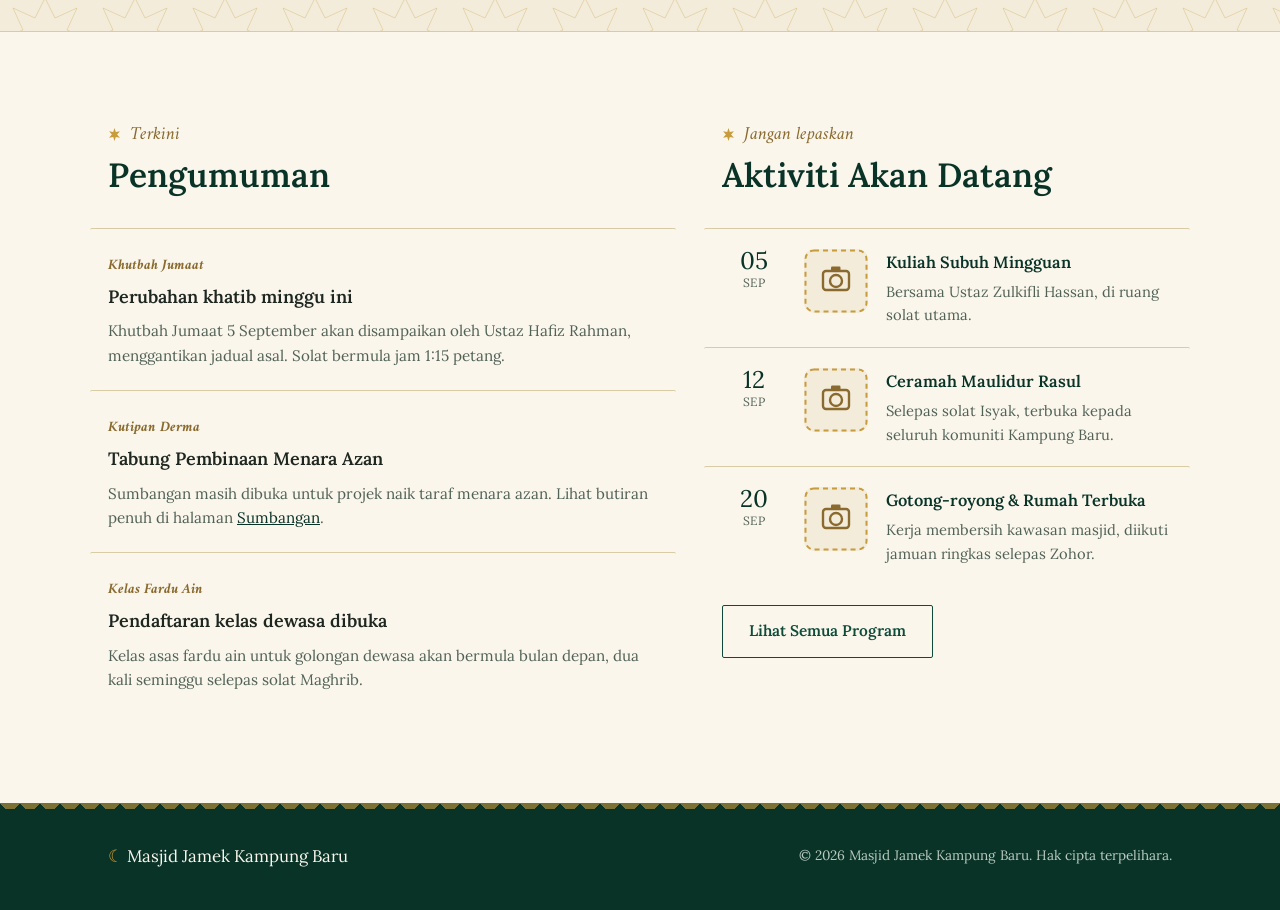
==== commit 4c010652: "button whatsaap" ====
--- a/index.html
+++ b/index.html
@@ -47,7 +47,6 @@
         <a href="contact.html">Hubungi</a>
       </nav>
       <div class="nav-cta">
-        <a class="btn btn-outline-dark" href="#" data-wa-link="60132922612" target="_blank" rel="noopener"><span class="long">WhatsApp</span></a>
         <button class="burger" id="burgerBtn" aria-label="Buka menu">
           <span></span><span></span><span></span>
         </button>
--- a/styles.css
+++ b/styles.css
@@ -96,7 +96,7 @@
     padding:16px 28px;max-width:1120px;margin:0 auto;
   }
   .brand{display:flex;align-items:center;gap:12px;text-decoration:none;}
-  .brand .logo-image{width:auto;height:50px;max-width:min(270px,48vw);object-fit:contain;flex:none;}
+  .brand .logo-image{width:auto;height:58px;max-width:min(300px,56vw);object-fit:contain;flex:none;}
   .brand .name{font-family:'Lora',serif;font-weight:600;font-size:1.08rem;color:var(--green-ink);line-height:1.15;}
   .brand .name small{display:block;font-family:'Amiri',serif;font-style:italic;font-weight:400;font-size:.78rem;color:var(--ink-soft);letter-spacing:.02em;}
   nav.links{display:flex;gap:30px;list-style:none;margin:0;padding:0;}
@@ -363,8 +363,9 @@
     .hero-inner{grid-template-columns:1fr;}
     .two-col,.about-grid,.contact-grid{grid-template-columns:1fr;gap:44px;}
     .cat-grid{grid-template-columns:1fr;}
+    .nav{min-height:90px;}
     nav.links{
-      position:fixed;top:73px;left:0;right:0;background:var(--cream);
+      position:fixed;top:96px;left:0;right:0;background:var(--cream);
       flex-direction:column;gap:0;border-bottom:1px solid var(--line);
       transform:translateY(-130%);transition:transform .25s ease;padding:8px 28px;
     }
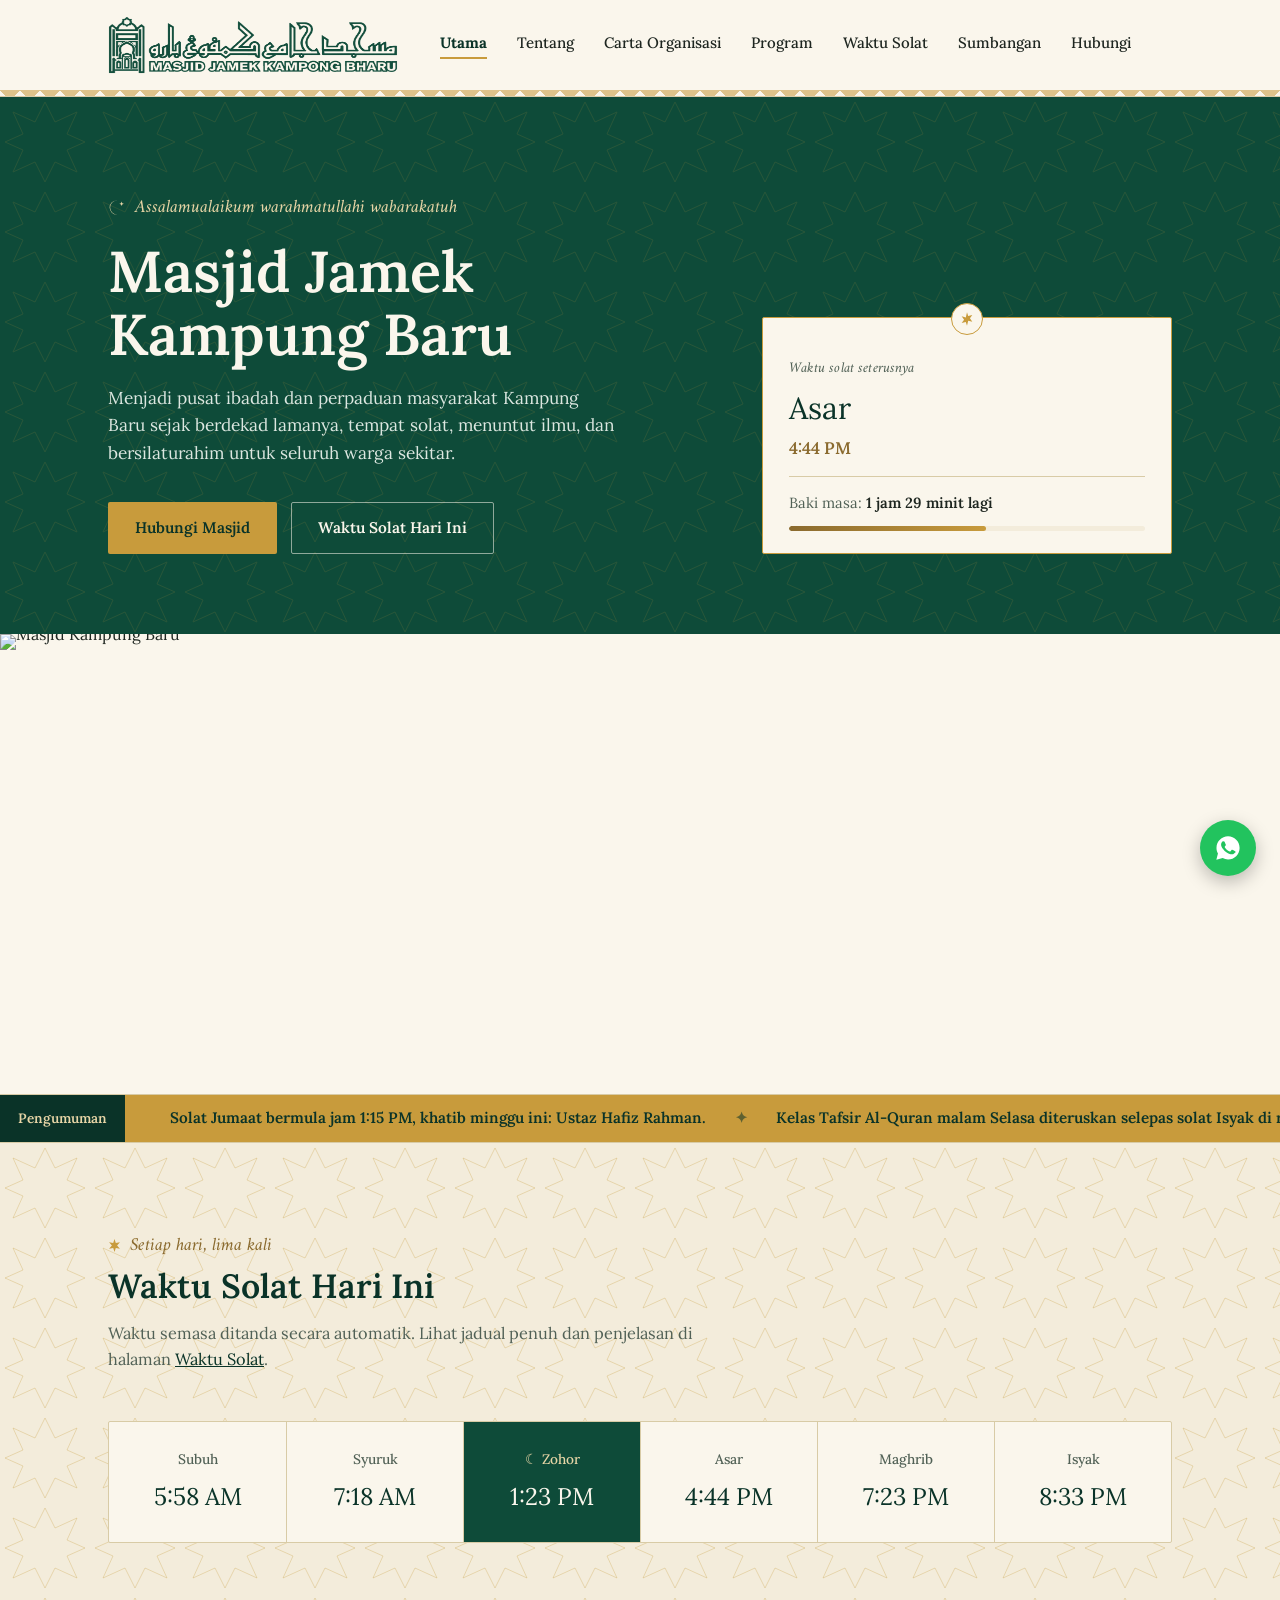
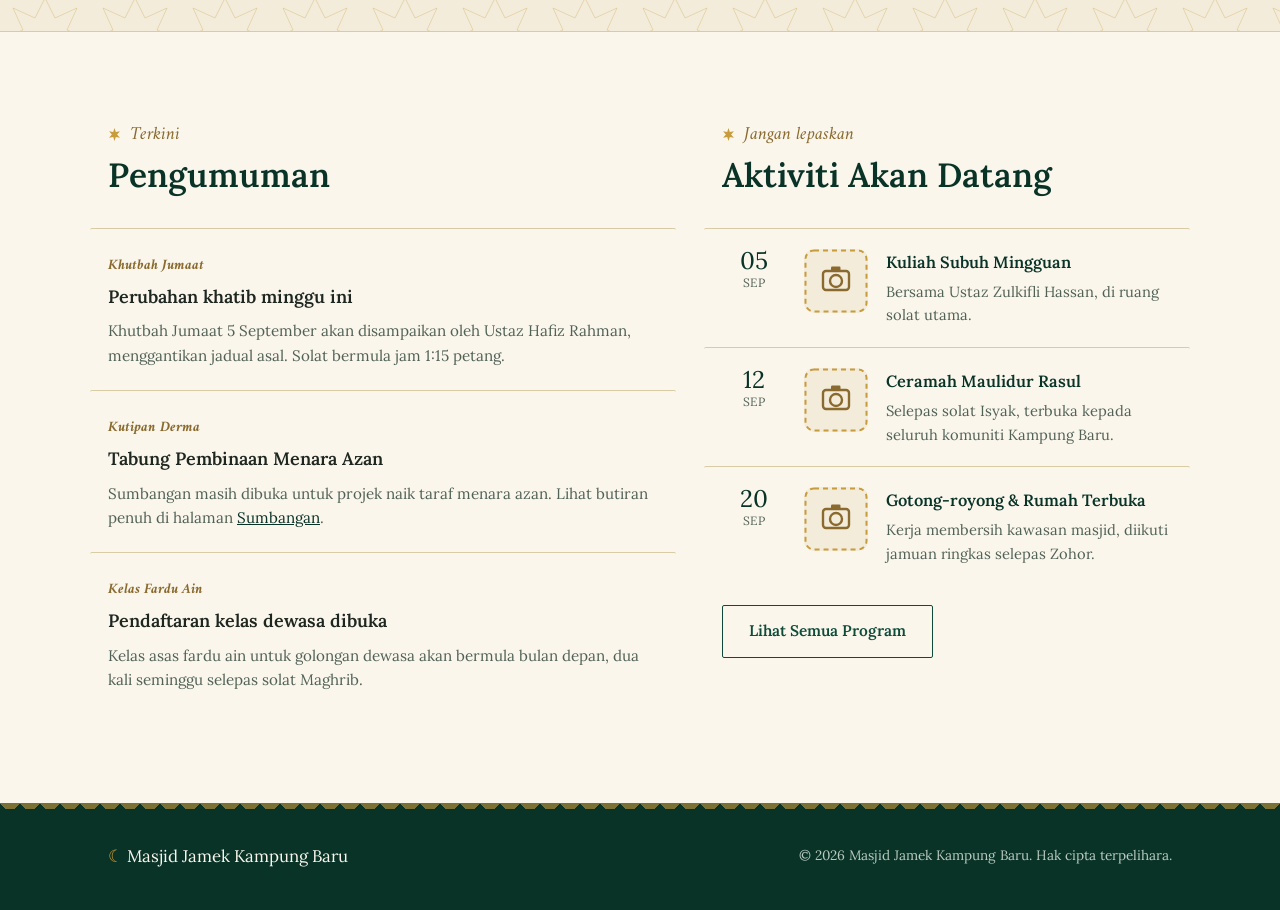
==== commit d97b1f26: "carta organisasi" ====
--- a/index.html
+++ b/index.html
@@ -41,6 +41,7 @@
       <nav class="links" id="navLinks">
         <a href="index.html" class="current">Utama</a>
         <a href="about.html">Tentang</a>
+        <a href="carta-organisasi.html">Carta Organisasi</a>
         <a href="program.html">Program</a>
         <a href="solat.html">Waktu Solat</a>
         <a href="sumbangan.html">Sumbangan</a>
--- a/styles.css
+++ b/styles.css
@@ -96,7 +96,7 @@
     padding:16px 28px;max-width:1120px;margin:0 auto;
   }
   .brand{display:flex;align-items:center;gap:12px;text-decoration:none;}
-  .brand .logo-image{width:auto;height:58px;max-width:min(300px,56vw);object-fit:contain;flex:none;}
+  .brand .logo-image{width:290px;height:58px;max-width:min(290px,calc(100vw - 92px));object-fit:fill;flex:none;}
   .brand .name{font-family:'Lora',serif;font-weight:600;font-size:1.08rem;color:var(--green-ink);line-height:1.15;}
   .brand .name small{display:block;font-family:'Amiri',serif;font-style:italic;font-weight:400;font-size:.78rem;color:var(--ink-soft);letter-spacing:.02em;}
   nav.links{display:flex;gap:30px;list-style:none;margin:0;padding:0;}
@@ -229,10 +229,16 @@
   .about-grid{display:grid;grid-template-columns:1.3fr .95fr;gap:64px;}
   .about-grid .story p{color:var(--ink-soft);margin-top:16px;font-size:1rem;}
   .about-grid .story p:first-child{margin-top:0;}
+  .charter-block{margin-top:32px;padding-top:26px;border-top:1px solid var(--line);}
+  .charter-block h3{font-size:1.3rem;margin-bottom:14px;}
+  .charter-block ol{margin:0;padding-left:24px;color:var(--ink-soft);font-size:.96rem;}
+  .charter-block li + li{margin-top:10px;}
   .vm-box{position:relative;background:var(--green-deep);color:var(--cream);padding:42px 30px 34px;border-radius:var(--radius);}
   .vm-box h3{color:var(--gold-soft);font-size:1.05rem;font-family:'Lora',serif;font-weight:700;margin-bottom:8px;}
   .vm-box .vm-block + .vm-block{margin-top:24px;padding-top:24px;border-top:1px solid rgba(250,246,236,.18);}
   .vm-box p{color:#DCE7E0;font-size:.95rem;margin:0;}
+  .vm-box ol{margin:0;padding-left:20px;color:#DCE7E0;font-size:.95rem;}
+  .vm-box li + li{margin-top:8px;}
 
   .ajk-grid{margin-top:56px;display:grid;grid-template-columns:repeat(4,1fr);gap:1px;background:var(--line);border:1px solid var(--line);}
   .ajk-cell{background:var(--cream);padding:26px 20px;border-top:3px solid var(--gold);transition:transform .2s ease, box-shadow .2s ease;}
@@ -248,6 +254,18 @@
   .imam-cell .person{font-family:'Lora',serif;font-size:1.3rem;margin-top:6px;color:var(--green-ink);}
   .imam-cell p{margin:8px 0 0;color:var(--ink-soft);font-size:.9rem;}
   @media (max-width:760px){.imam-strip{grid-template-columns:1fr;}}
+
+  .org-chart{display:flex;flex-direction:column;align-items:center;}
+  .org-node{width:100%;padding:24px 20px;background:var(--cream);border-top:3px solid var(--gold);text-align:center;}
+  .org-node-lead{max-width:420px;background:var(--green-deep);}
+  .org-node .role{font-family:'Amiri',serif;font-style:italic;font-size:.9rem;color:var(--gold-deep);font-weight:700;}
+  .org-node .person{font-family:'Lora',serif;font-size:1.12rem;margin-top:6px;color:var(--green-ink);}
+  .org-node-lead .role{color:var(--gold-soft);}
+  .org-node-lead .person{color:var(--cream);}
+  .org-connector{width:1px;height:28px;background:var(--line);}
+  .org-branch{display:grid;grid-template-columns:repeat(3,minmax(0,1fr));gap:1px;width:100%;background:var(--line);border:1px solid var(--line);}
+  .org-staff{display:grid;grid-template-columns:repeat(2,minmax(0,1fr));gap:1px;background:var(--line);border:1px solid var(--line);}
+  @media (max-width:760px){.org-branch,.org-staff{grid-template-columns:1fr;}}
 
   .cat-grid{display:grid;grid-template-columns:repeat(4,1fr);gap:1px;background:var(--line);border:1px solid var(--line);}
   .cat-cell{background:var(--cream);display:flex;flex-direction:column;border-top:3px solid var(--gold);transition:transform .2s ease, box-shadow .2s ease;overflow:hidden;}
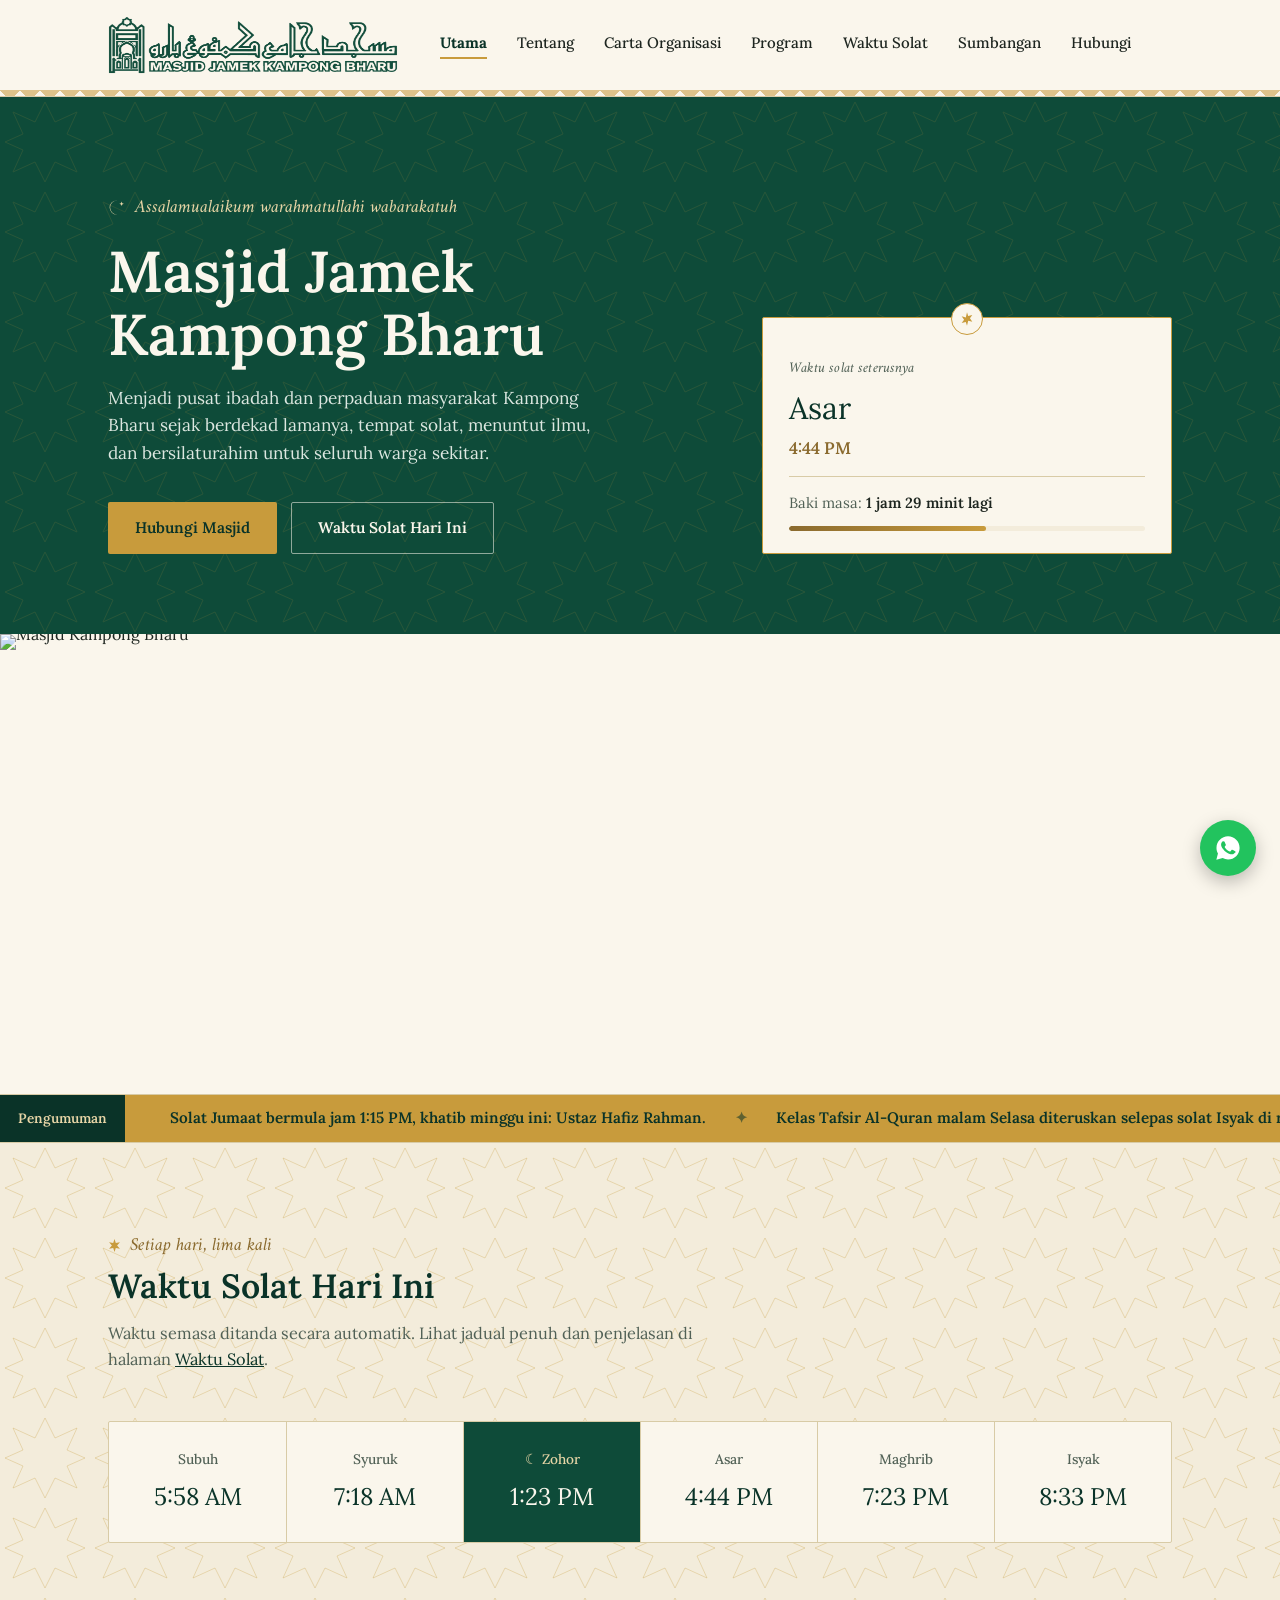
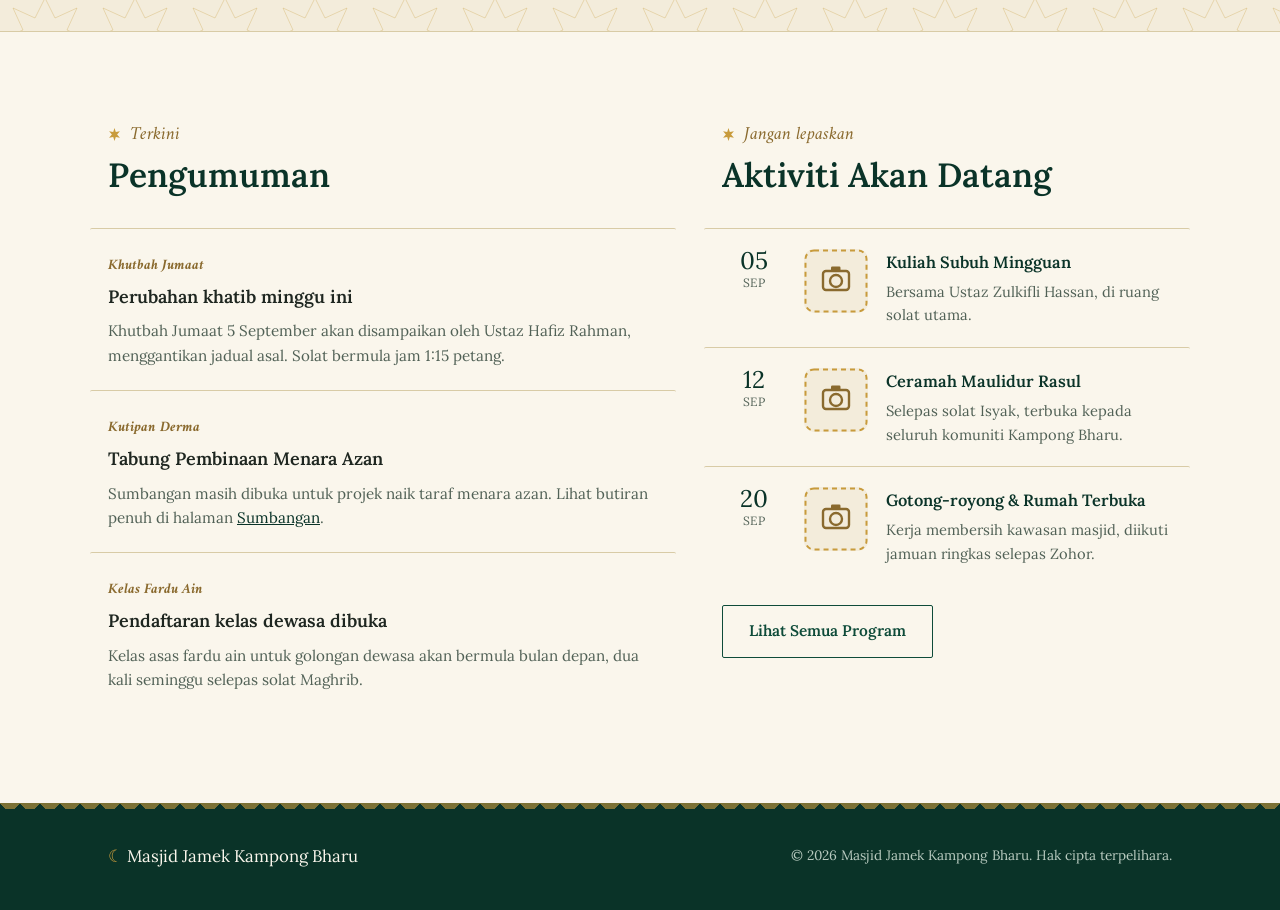
==== commit 35172113: "ayat "Kampong Bharu"" ====
--- a/index.html
+++ b/index.html
@@ -3,15 +3,15 @@
 <head>
   <meta charset="UTF-8">
   <meta name="viewport" content="width=device-width, initial-scale=1.0">
-  <title>Masjid Jamek Kampung Baru</title>
+  <title>Masjid Jamek Kampong Bharu</title>
   <link rel="preconnect" href="https://fonts.googleapis.com">
   <link href="https://fonts.googleapis.com/css2?family=Amiri:ital,wght@0,400;0,700;1,400;1,700&family=Lora:ital,wght@0,400;0,500;0,600;0,700;1,400;1,600&display=swap" rel="stylesheet">
   <link rel="stylesheet" href="styles.css">
   <link rel="icon" type="image/svg+xml" href="favicon.svg">
-  <meta name="description" content="Laman rasmi Masjid Jamek Kampung Baru, Kuala Lumpur — waktu solat harian terkini, program & aktiviti, sumbangan, dan maklumat masjid.">
+  <meta name="description" content="Laman rasmi Masjid Jamek Kampong Bharu, Kuala Lumpur — waktu solat harian terkini, program & aktiviti, sumbangan, dan maklumat masjid.">
   <meta property="og:type" content="website">
-  <meta property="og:title" content="Masjid Jamek Kampung Baru">
-  <meta property="og:description" content="Laman rasmi Masjid Jamek Kampung Baru, Kuala Lumpur — waktu solat harian terkini, program & aktiviti, sumbangan, dan maklumat masjid.">
+  <meta property="og:title" content="Masjid Jamek Kampong Bharu">
+  <meta property="og:description" content="Laman rasmi Masjid Jamek Kampong Bharu, Kuala Lumpur — waktu solat harian terkini, program & aktiviti, sumbangan, dan maklumat masjid.">
   <meta property="og:image" content="https://nry.com.my/wp-content/uploads/2019/10/Kampung-Baru-Masjid-Jamek_02.jpg">
   <meta property="og:locale" content="ms_MY">
   <meta name="twitter:card" content="summary_large_image">
@@ -19,11 +19,11 @@
   {
     "@context": "https://schema.org",
     "@type": "Mosque",
-    "name": "Masjid Jamek Kampung Baru",
+    "name": "Masjid Jamek Kampong Bharu",
     "image": "https://nry.com.my/wp-content/uploads/2019/10/Kampung-Baru-Masjid-Jamek_02.jpg",
     "address": {
       "@type": "PostalAddress",
-      "streetAddress": "Jalan Raja Muda Musa, Kampung Baru",
+      "streetAddress": "Jalan Raja Muda Musa, Kampong Bharu",
       "addressLocality": "Kuala Lumpur",
       "postalCode": "50300",
       "addressCountry": "MY"
@@ -36,7 +36,7 @@
   <header class="site">
     <div class="nav">
       <a href="index.html" class="brand">
-        <img class="logo-image" src="logo%20masjid/header-logo.png" alt="Masjid Jamek Kampung Baru">
+        <img class="logo-image" src="logo%20masjid/header-logo.png" alt="Masjid Jamek Kampong Bharu">
       </a>
       <nav class="links" id="navLinks">
         <a href="index.html" class="current">Utama</a>
@@ -70,8 +70,8 @@
       <div class="hero-inner">
         <div>
           <span class="hero-eyebrow">Assalamualaikum warahmatullahi wabarakatuh</span>
-          <h1>Masjid Jamek<br>Kampung Baru</h1>
-          <p class="lead">Menjadi pusat ibadah dan perpaduan masyarakat Kampung Baru sejak berdekad lamanya, tempat solat, menuntut ilmu, dan bersilaturahim untuk seluruh warga sekitar.</p>
+          <h1>Masjid Jamek<br>Kampong Bharu</h1>
+          <p class="lead">Menjadi pusat ibadah dan perpaduan masyarakat Kampong Bharu sejak berdekad lamanya, tempat solat, menuntut ilmu, dan bersilaturahim untuk seluruh warga sekitar.</p>
           <div class="hero-actions">
             <a href="#" data-wa-link="60132922612" target="_blank" rel="noopener" class="btn btn-gold">Hubungi Masjid</a>
             <a href="solat.html" class="btn btn-outline">Waktu Solat Hari Ini</a>
@@ -90,7 +90,7 @@
     <!-- TODO: muat naik gambar ni ke folder projek sendiri (contoh: images/masjid-hero.jpg) dan tukar src di bawah,
          supaya gambar tak hilang kalau website nry.com.my tukar/padam fail asal -->
     <div class="photo-banner">
-      <img src="https://nry.com.my/wp-content/uploads/2019/10/Kampung-Baru-Masjid-Jamek_02.jpg" alt="Masjid Kampung Baru" width="1200" height="675" loading="eager"/>
+      <img src="https://nry.com.my/wp-content/uploads/2019/10/Kampung-Baru-Masjid-Jamek_02.jpg" alt="Masjid Kampong Bharu" width="1200" height="675" loading="eager"/>
     </div>
 
     <div class="ticker-bar">
@@ -159,7 +159,7 @@
           <div class="program-item">
             <div class="program-date"><div class="d">12</div><div class="m">Sep</div></div>
             <img class="program-photo" src="[data-uri]" alt="">
-            <div><h3>Ceramah Maulidur Rasul</h3><p>Selepas solat Isyak, terbuka kepada seluruh komuniti Kampung Baru.</p></div>
+            <div><h3>Ceramah Maulidur Rasul</h3><p>Selepas solat Isyak, terbuka kepada seluruh komuniti Kampong Bharu.</p></div>
           </div>
           <div class="program-item">
             <div class="program-date"><div class="d">20</div><div class="m">Sep</div></div>
@@ -176,8 +176,8 @@
 
   <footer>
     <div class="wrap footer-inner">
-      <div class="brand-f">Masjid Jamek Kampung Baru</div>
-      <div>© <span id="year"></span> Masjid Jamek Kampung Baru. Hak cipta terpelihara.</div>
+      <div class="brand-f">Masjid Jamek Kampong Bharu</div>
+      <div>© <span id="year"></span> Masjid Jamek Kampong Bharu. Hak cipta terpelihara.</div>
     </div>
   </footer>
 
--- a/styles.css
+++ b/styles.css
@@ -255,17 +255,43 @@
   .imam-cell p{margin:8px 0 0;color:var(--ink-soft);font-size:.9rem;}
   @media (max-width:760px){.imam-strip{grid-template-columns:1fr;}}
 
-  .org-chart{display:flex;flex-direction:column;align-items:center;}
-  .org-node{width:100%;padding:24px 20px;background:var(--cream);border-top:3px solid var(--gold);text-align:center;}
-  .org-node-lead{max-width:420px;background:var(--green-deep);}
-  .org-node .role{font-family:'Amiri',serif;font-style:italic;font-size:.9rem;color:var(--gold-deep);font-weight:700;}
-  .org-node .person{font-family:'Lora',serif;font-size:1.12rem;margin-top:6px;color:var(--green-ink);}
-  .org-node-lead .role{color:var(--gold-soft);}
-  .org-node-lead .person{color:var(--cream);}
-  .org-connector{width:1px;height:28px;background:var(--line);}
-  .org-branch{display:grid;grid-template-columns:repeat(3,minmax(0,1fr));gap:1px;width:100%;background:var(--line);border:1px solid var(--line);}
-  .org-staff{display:grid;grid-template-columns:repeat(2,minmax(0,1fr));gap:1px;background:var(--line);border:1px solid var(--line);}
-  @media (max-width:760px){.org-branch,.org-staff{grid-template-columns:1fr;}}
+  .flow-chart{display:flex;flex-direction:column;align-items:center;width:100%;}
+  .flow-card{min-width:0;padding:14px 16px;background:var(--cream);border:1px solid var(--line);border-top:3px solid var(--gold);border-radius:var(--radius);text-align:center;}
+  .flow-card-top{width:min(100%,620px);background:var(--green-deep);border-color:var(--green-deep);}
+  .flow-card-authority{width:min(100%,620px);background:var(--paper);}
+  .flow-role{font-family:'Amiri',serif;font-size:.88rem;color:var(--gold-deep);font-weight:700;line-height:1.35;}
+  .flow-name{margin-top:5px;color:var(--green-ink);font-family:'Lora',serif;font-size:.96rem;font-weight:600;line-height:1.4;overflow-wrap:anywhere;}
+  .flow-card-top .flow-role,.flow-card-top .flow-name{color:var(--cream);}
+  .flow-card-top .flow-role{color:var(--gold-soft);}
+  .flow-connector{width:2px;height:24px;flex:none;background:var(--gold);}
+  .committee-officers{display:grid;grid-template-columns:repeat(2,minmax(0,1fr));gap:16px;width:100%;max-width:880px;}
+  .flow-section-title{align-self:flex-start;margin:8px 0 14px;color:var(--green-ink);font-family:'Lora',serif;font-size:1.2rem;}
+  .bureau-grid{display:grid;grid-template-columns:repeat(3,minmax(0,1fr));gap:12px;width:100%;}
+  .bureau-group{min-width:0;overflow:hidden;background:var(--cream);border:1px solid var(--green-deep);border-radius:var(--radius);}
+  .bureau-group h4{margin:0;padding:10px 12px;background:var(--green-deep);color:var(--cream);font-family:'Lora',serif;font-size:.83rem;line-height:1.35;text-align:center;overflow-wrap:anywhere;}
+  .bureau-group ul,.flow-card ul{margin:0;padding:0;list-style:none;text-align:left;}
+  .bureau-group li,.flow-card li{padding:8px 10px;border-top:1px solid var(--line);color:var(--ink-soft);font-size:.86rem;line-height:1.4;overflow-wrap:anywhere;}
+  .flow-heading{margin-top:72px;margin-bottom:32px;}
+  .staff-chart{align-items:stretch;}
+  .staff-chart>.flow-card,.staff-chart>.flow-connector{align-self:center;}
+  .staff-branches{position:relative;display:grid;grid-template-columns:repeat(3,minmax(0,1fr));gap:16px;width:100%;margin-top:28px;padding-top:22px;}
+  .staff-branches::before{content:"";position:absolute;top:0;left:16.66%;right:16.66%;height:1px;background:var(--gold);}
+  .staff-group,.staff-center{position:relative;min-width:0;}
+  .staff-group::before,.staff-center::before{content:"";position:absolute;top:-22px;left:50%;width:1px;height:22px;background:var(--gold);}
+  .staff-group h3{margin:0 0 12px;color:var(--green-ink);font-family:'Lora',serif;font-size:1.05rem;text-align:center;}
+  .staff-group .flow-card+.flow-card{margin-top:10px;}
+  .staff-center{display:flex;flex-direction:column;align-items:stretch;}
+  .staff-center .flow-card{padding:12px 10px;}
+  .staff-center .flow-connector{align-self:center;height:18px;}
+  .flow-card-support{background:var(--paper);}
+  .support-grid{display:grid;grid-template-columns:repeat(2,minmax(0,1fr));gap:10px;}
+  @media (max-width:900px){.bureau-grid{grid-template-columns:repeat(2,minmax(0,1fr));}}
+  @media (max-width:760px){
+    .committee-officers,.bureau-grid,.staff-branches,.support-grid{grid-template-columns:1fr;}
+    .staff-branches{gap:28px;padding-top:0;}
+    .staff-branches::before,.staff-group::before,.staff-center::before{display:none;}
+    .flow-heading{margin-top:56px;}
+  }
 
   .cat-grid{display:grid;grid-template-columns:repeat(4,1fr);gap:1px;background:var(--line);border:1px solid var(--line);}
   .cat-cell{background:var(--cream);display:flex;flex-direction:column;border-top:3px solid var(--gold);transition:transform .2s ease, box-shadow .2s ease;overflow:hidden;}
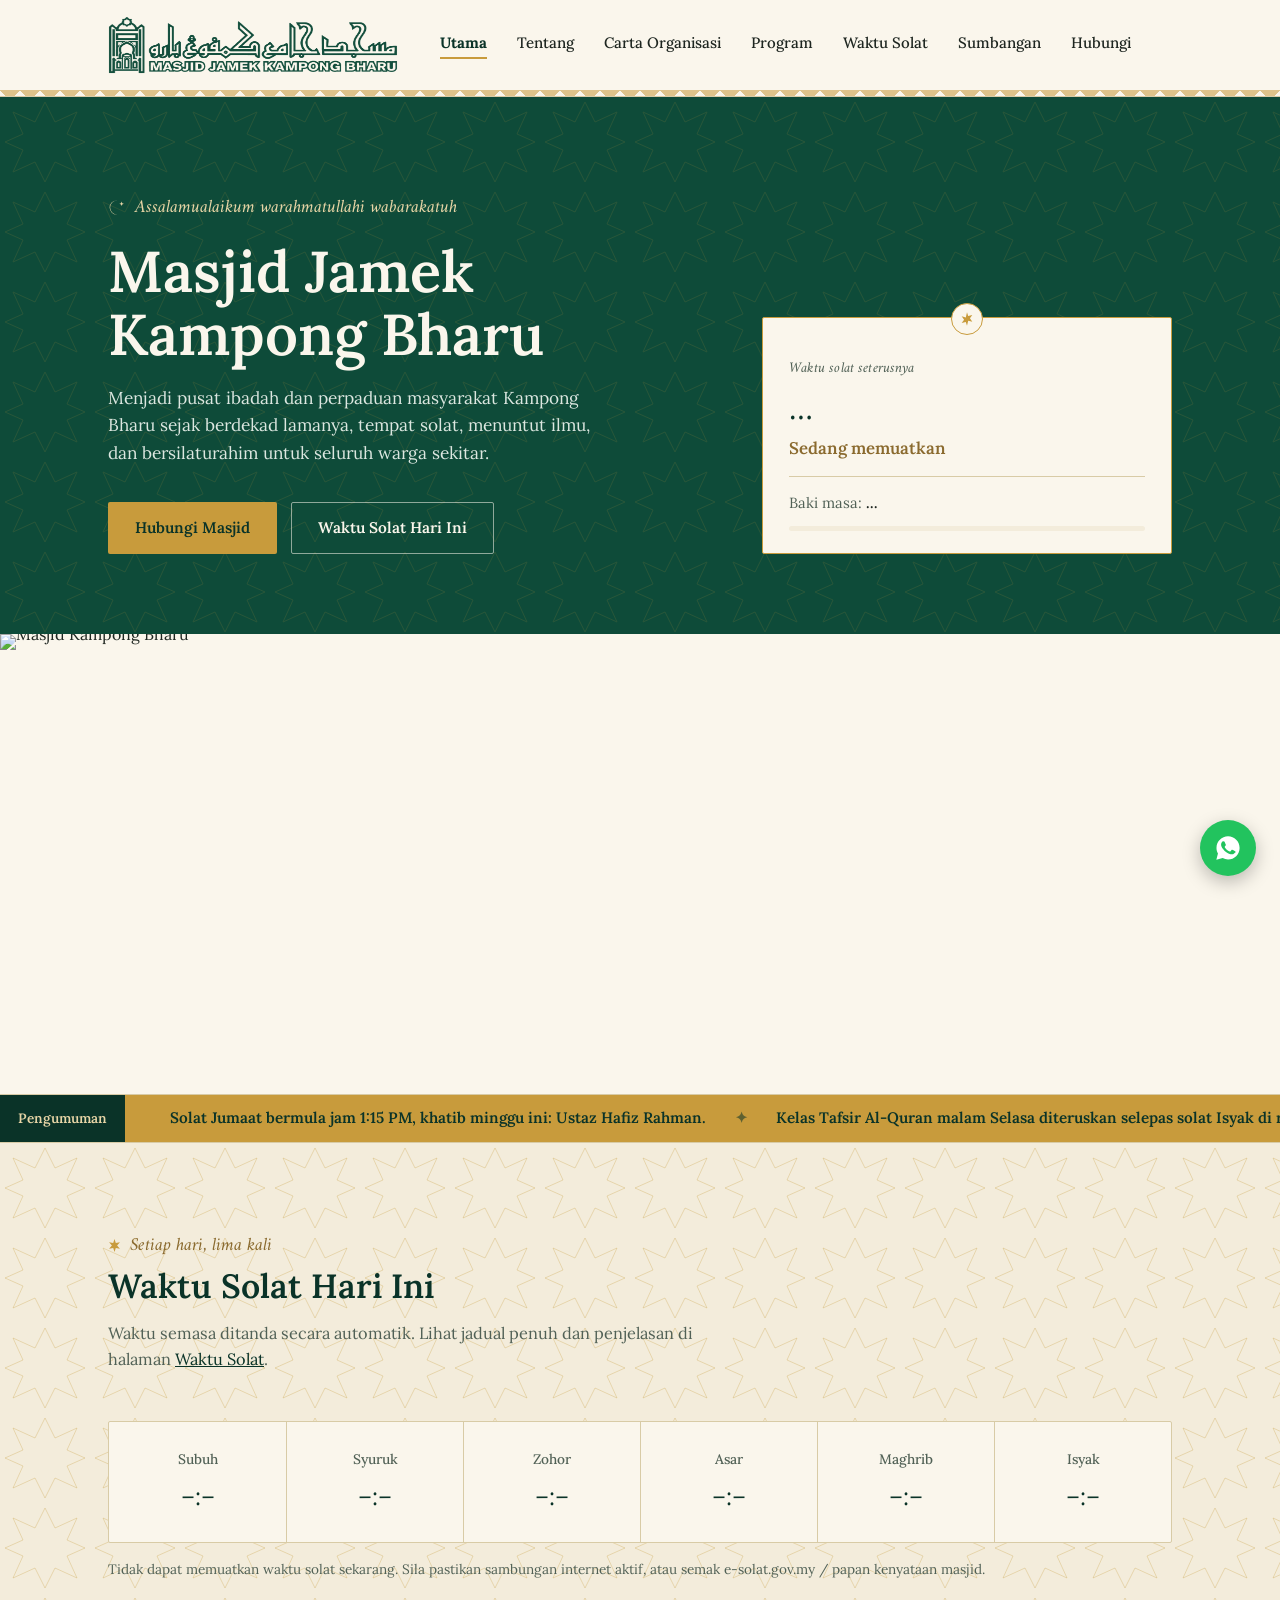
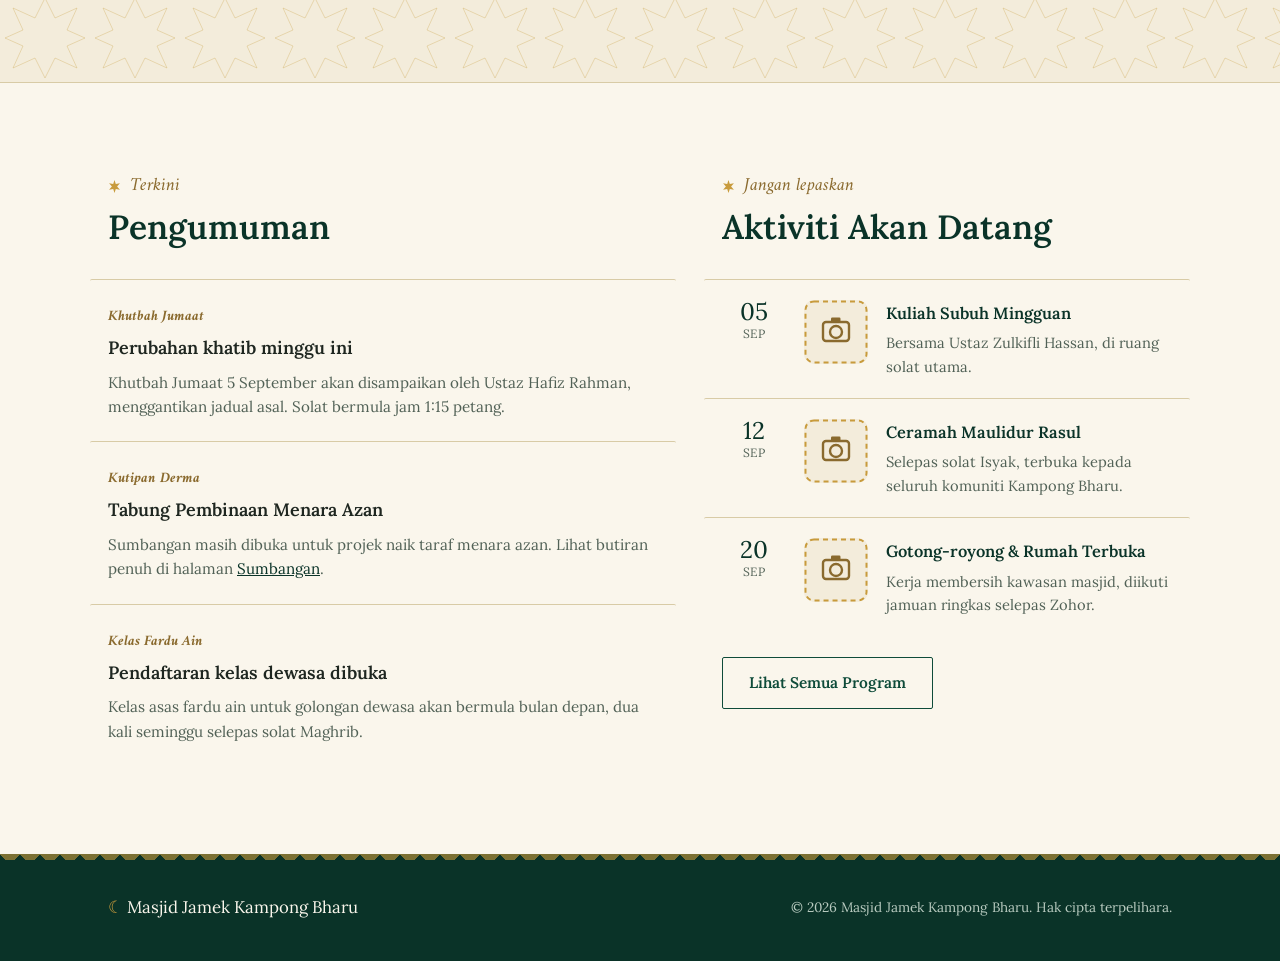
==== commit 3a43bcaf: "Take prayer times from JAKIM e-Solat (zone WLY01) Official JAKIM times are the primary source, cache" ====
--- a/index.html
+++ b/index.html
@@ -79,8 +79,8 @@
         </div>
         <div class="prayer-card">
           <span class="label">Waktu solat seterusnya</span>
-          <div class="next-name" id="nextPrayerName">Zohor</div>
-          <div class="next-time" id="nextPrayerTime">1:23 PM</div>
+          <div class="next-name" id="nextPrayerName">…</div>
+          <div class="next-time" id="nextPrayerTime">Sedang memuatkan</div>
           <div class="countdown">Baki masa: <b id="countdownText">…</b></div>
           <div class="prayer-progress"><div class="prayer-progress-fill" id="prayerProgressFill"></div></div>
         </div>
@@ -113,13 +113,14 @@
           <p>Waktu semasa ditanda secara automatik. Lihat jadual penuh dan penjelasan di halaman <a href="solat.html" style="color:var(--green-ink);text-decoration:underline;">Waktu Solat</a>.</p>
         </div>
         <div class="solat-grid" id="solatGrid">
-          <div class="solat-cell" data-name="Subuh"><div class="name">Subuh</div><div class="time">5:58 AM</div></div>
-          <div class="solat-cell" data-name="Syuruk"><div class="name">Syuruk</div><div class="time">7:18 AM</div></div>
-          <div class="solat-cell" data-name="Zohor"><div class="name">Zohor</div><div class="time">1:23 PM</div></div>
-          <div class="solat-cell" data-name="Asar"><div class="name">Asar</div><div class="time">4:44 PM</div></div>
-          <div class="solat-cell" data-name="Maghrib"><div class="name">Maghrib</div><div class="time">7:23 PM</div></div>
-          <div class="solat-cell" data-name="Isyak"><div class="name">Isyak</div><div class="time">8:33 PM</div></div>
+          <div class="solat-cell" data-name="Subuh"><div class="name">Subuh</div><div class="time">–:–</div></div>
+          <div class="solat-cell" data-name="Syuruk"><div class="name">Syuruk</div><div class="time">–:–</div></div>
+          <div class="solat-cell" data-name="Zohor"><div class="name">Zohor</div><div class="time">–:–</div></div>
+          <div class="solat-cell" data-name="Asar"><div class="name">Asar</div><div class="time">–:–</div></div>
+          <div class="solat-cell" data-name="Maghrib"><div class="name">Maghrib</div><div class="time">–:–</div></div>
+          <div class="solat-cell" data-name="Isyak"><div class="name">Isyak</div><div class="time">–:–</div></div>
         </div>
+        <p class="solat-note">Sedang memuatkan waktu solat terkini…</p>
       </div>
     </section>
 
@@ -185,6 +186,7 @@
     <svg viewBox="0 0 24 24"><path d="M12.04 2C6.58 2 2.13 6.45 2.13 11.91c0 1.75.46 3.39 1.26 4.81L2 22l5.42-1.35a9.83 9.83 0 0 0 4.62 1.15h.01c5.46 0 9.9-4.45 9.9-9.9C21.95 6.45 17.5 2 12.04 2Zm5.77 14.02c-.24.68-1.4 1.3-1.93 1.35-.5.06-1.06.28-3.55-.74-2.98-1.22-4.9-4.23-5.05-4.43-.15-.2-1.2-1.6-1.2-3.05 0-1.45.76-2.16 1.03-2.46.27-.3.6-.37.8-.37.2 0 .4 0 .58.01.19.01.44-.07.68.53.25.6.85 2.08.92 2.23.07.15.12.33.02.53-.1.2-.15.33-.3.5-.15.18-.32.4-.45.53-.15.15-.31.32-.13.62.18.3.8 1.32 1.72 2.14 1.18 1.06 2.18 1.39 2.48 1.54.3.15.48.13.65-.08.18-.2.76-.9.96-1.2.2-.3.4-.25.68-.15.28.1 1.75.83 2.05.98.3.15.5.22.57.35.08.13.08.75-.16 1.42Z"/></svg>
   </a>
 
+  <script src="config.js"></script>
   <script src="script.js"></script>
 </body>
 </html>
--- a/styles.css
+++ b/styles.css
@@ -257,18 +257,24 @@
 
   .flow-chart{display:flex;flex-direction:column;align-items:center;width:100%;}
   .flow-card{min-width:0;padding:14px 16px;background:var(--cream);border:1px solid var(--line);border-top:3px solid var(--gold);border-radius:var(--radius);text-align:center;}
-  .flow-card-top{width:min(100%,620px);background:var(--green-deep);border-color:var(--green-deep);}
-  .flow-card-authority{width:min(100%,620px);background:var(--paper);}
+  .flow-card-top{width:min(100%,620px);background:var(--green-deep);border-color:var(--green-deep);border-top-color:var(--gold);}
+  .flow-card-authority{width:min(100%,620px);background:var(--green-deep);border-color:var(--green-deep);border-top-color:var(--gold);}
   .flow-role{font-family:'Amiri',serif;font-size:.88rem;color:var(--gold-deep);font-weight:700;line-height:1.35;}
   .flow-name{margin-top:5px;color:var(--green-ink);font-family:'Lora',serif;font-size:.96rem;font-weight:600;line-height:1.4;overflow-wrap:anywhere;}
   .flow-card-top .flow-role,.flow-card-top .flow-name{color:var(--cream);}
   .flow-card-top .flow-role{color:var(--gold-soft);}
-  .flow-connector{width:2px;height:24px;flex:none;background:var(--gold);}
-  .committee-officers{display:grid;grid-template-columns:repeat(2,minmax(0,1fr));gap:16px;width:100%;max-width:880px;}
+  .flow-card-authority .flow-role,.flow-card-authority .flow-name{color:var(--cream);}
+  .flow-card-authority .flow-role{color:var(--gold-soft);}
+  .flow-connector{width:2px;height:28px;flex:none;background:var(--gold);}
+  .committee-officers{position:relative;display:grid;grid-template-columns:repeat(2,minmax(0,1fr));gap:16px;width:100%;max-width:880px;padding-top:18px;}
+  .committee-officers::before{position:absolute;top:0;left:25%;right:25%;height:2px;background:var(--gold);content:"";}
+  .committee-officers::after{position:absolute;top:-28px;left:50%;height:28px;border-left:2px solid var(--gold);content:"";}
+  .committee-officers .flow-card{position:relative;}
+  .committee-officers .flow-card::before{position:absolute;top:-18px;left:50%;height:18px;border-left:2px solid var(--gold);content:"";}
   .flow-section-title{align-self:flex-start;margin:8px 0 14px;color:var(--green-ink);font-family:'Lora',serif;font-size:1.2rem;}
   .bureau-grid{display:grid;grid-template-columns:repeat(3,minmax(0,1fr));gap:12px;width:100%;}
   .bureau-group{min-width:0;overflow:hidden;background:var(--cream);border:1px solid var(--green-deep);border-radius:var(--radius);}
-  .bureau-group h4{margin:0;padding:10px 12px;background:var(--green-deep);color:var(--cream);font-family:'Lora',serif;font-size:.83rem;line-height:1.35;text-align:center;overflow-wrap:anywhere;}
+  .bureau-group h4{min-height:0;display:flex;align-items:center;justify-content:center;margin:0;padding:10px 12px;background:var(--green-deep);color:var(--cream);font-family:'Lora',serif;font-size:.83rem;line-height:1.35;text-align:center;overflow-wrap:anywhere;}
   .bureau-group ul,.flow-card ul{margin:0;padding:0;list-style:none;text-align:left;}
   .bureau-group li,.flow-card li{padding:8px 10px;border-top:1px solid var(--line);color:var(--ink-soft);font-size:.86rem;line-height:1.4;overflow-wrap:anywhere;}
   .flow-heading{margin-top:72px;margin-bottom:32px;}
@@ -276,6 +282,7 @@
   .staff-chart>.flow-card,.staff-chart>.flow-connector{align-self:center;}
   .staff-branches{position:relative;display:grid;grid-template-columns:repeat(3,minmax(0,1fr));gap:16px;width:100%;margin-top:28px;padding-top:22px;}
   .staff-branches::before{content:"";position:absolute;top:0;left:16.66%;right:16.66%;height:1px;background:var(--gold);}
+  .staff-branches::after{content:"";position:absolute;top:-28px;left:50%;height:28px;border-left:1px solid var(--gold);}
   .staff-group,.staff-center{position:relative;min-width:0;}
   .staff-group::before,.staff-center::before{content:"";position:absolute;top:-22px;left:50%;width:1px;height:22px;background:var(--gold);}
   .staff-group h3{margin:0 0 12px;color:var(--green-ink);font-family:'Lora',serif;font-size:1.05rem;text-align:center;}
@@ -288,8 +295,15 @@
   @media (max-width:900px){.bureau-grid{grid-template-columns:repeat(2,minmax(0,1fr));}}
   @media (max-width:760px){
     .committee-officers,.bureau-grid,.staff-branches,.support-grid{grid-template-columns:1fr;}
-    .staff-branches{gap:28px;padding-top:0;}
-    .staff-branches::before,.staff-group::before,.staff-center::before{display:none;}
+    .staff-branches{gap:24px;margin-top:0;padding:0 0 0 24px;}
+    .staff-branches::before{top:0;bottom:0;left:8px;right:auto;width:2px;height:auto;}
+    .staff-branches::after{display:none;}
+    .staff-group::before,.staff-center::before{top:18px;left:-16px;width:16px;height:1px;background:var(--gold);}
+    .committee-officers{gap:14px;padding:0 0 0 24px;}
+    .committee-officers::before{top:0;bottom:0;left:8px;right:auto;width:2px;height:auto;}
+    .committee-officers::after{top:-28px;left:8px;width:calc(50% - 8px);height:2px;border:0;background:var(--gold);}
+    .committee-officers .flow-card::before{top:50%;left:-17px;width:16px;height:1px;border:0;background:var(--gold);}
+    .committee-officers + .flow-connector::before{position:absolute;top:0;right:50%;width:calc(50% - 8px);height:2px;background:var(--gold);content:"";}
     .flow-heading{margin-top:56px;}
   }
 
@@ -347,8 +361,8 @@
     display:flex;align-items:center;justify-content:center;flex-direction:column;gap:8px;color:var(--gold-soft);
     font-size:.85rem;text-align:center;margin-bottom:14px;
   }
-  .qr-image-trigger{display:block;width:100%;height:100%;padding:0;border:0;background:#fff;cursor:zoom-in;}
-  .qr-box .qr-image{width:100%;height:100%;box-sizing:border-box;object-fit:contain;padding:10px;background:#fff;}
+  .qr-image-trigger{display:flex;align-items:center;justify-content:center;width:100%;height:100%;padding:0;border:0;background:#fff;cursor:zoom-in;}
+  .qr-box .qr-image{display:block;width:auto;height:auto;max-width:calc(100% - 20px);max-height:calc(100% - 20px);object-fit:contain;object-position:center;padding:0;background:#fff;}
   .qr-photo-dialog-content{display:flex;align-items:center;justify-content:center;height:100%;}
   .qr-photo-dialog-content .qr-expanded-image{width:min(78vw,640px);height:auto;max-height:calc(90vh - 84px);object-fit:contain;}
   .donate-card ul{margin:0;padding-left:18px;color:#DCE7E0;font-size:.92rem;}
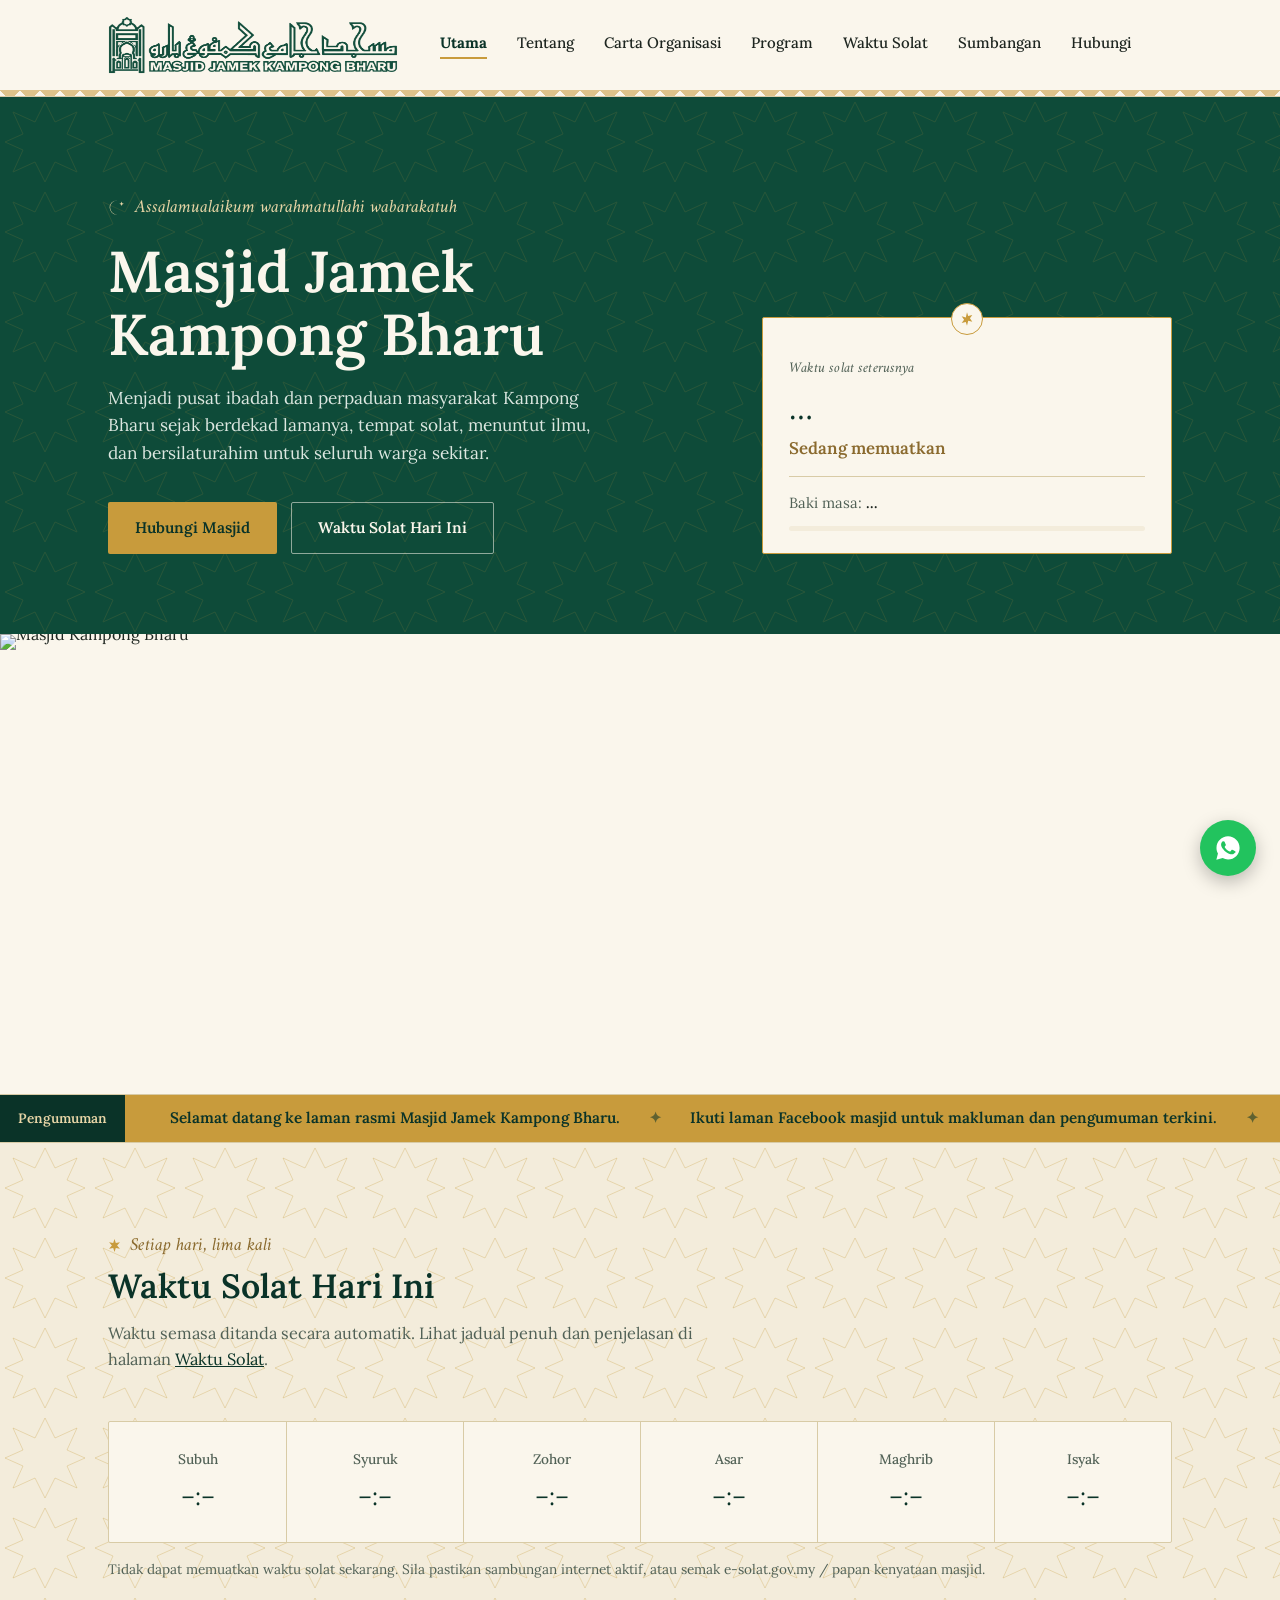
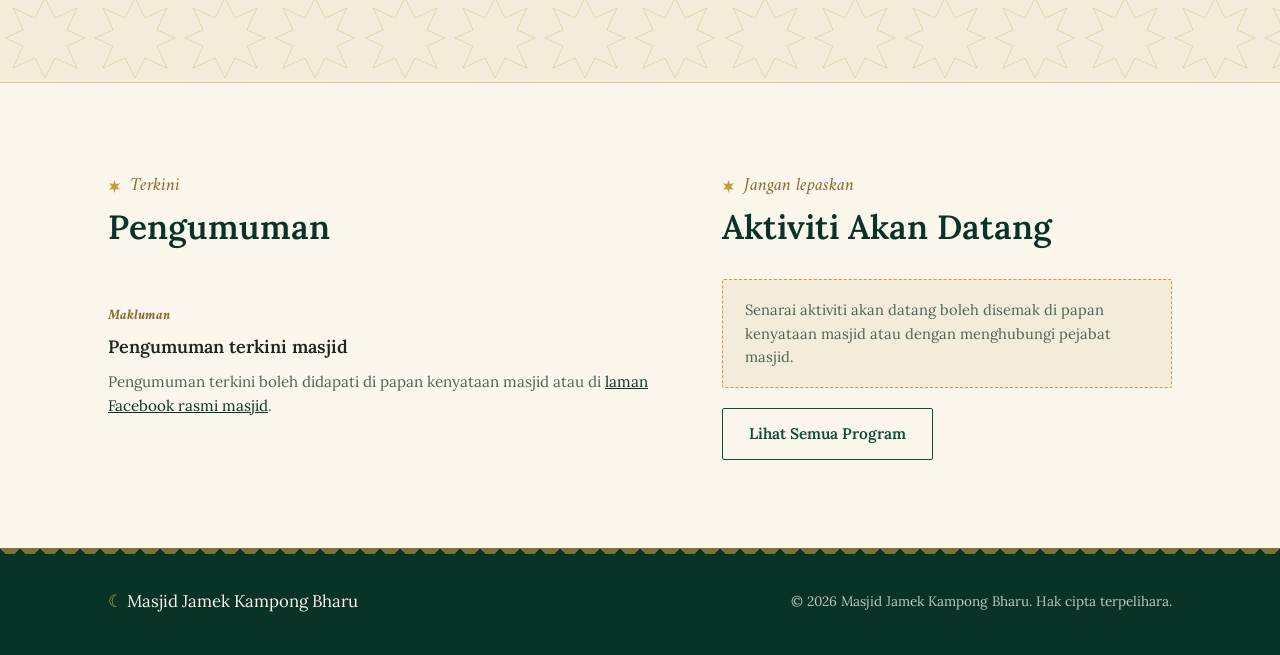
==== commit 9f51b963: "Load announcements, activities, kuliah and programmes from Supabase Public pages read from Supabase " ====
--- a/index.html
+++ b/index.html
@@ -95,13 +95,13 @@
 
     <div class="ticker-bar">
       <div class="ticker-tag">Pengumuman</div>
-      <div class="ticker-track">
-        <span>Solat Jumaat bermula jam 1:15 PM, khatib minggu ini: Ustaz Hafiz Rahman.</span>
-        <span>Kelas Tafsir Al-Quran malam Selasa diteruskan selepas solat Isyak di ruang tingkat 2.</span>
-        <span>Kutipan Tabung Pembinaan Menara Azan masih dibuka, sumbangan boleh dibuat melalui DuitNow.</span>
-        <span>Solat Jumaat bermula jam 1:15 PM, khatib minggu ini: Ustaz Hafiz Rahman.</span>
-        <span>Kelas Tafsir Al-Quran malam Selasa diteruskan selepas solat Isyak di ruang tingkat 2.</span>
-        <span>Kutipan Tabung Pembinaan Menara Azan masih dibuka, sumbangan boleh dibuat melalui DuitNow.</span>
+      <div class="ticker-track" data-kandungan="ticker">
+        <span>Selamat datang ke laman rasmi Masjid Jamek Kampong Bharu.</span>
+        <span>Ikuti laman Facebook masjid untuk makluman dan pengumuman terkini.</span>
+        <span>Sumbangan untuk masjid boleh dibuat melalui DuitNow atau pindahan bank.</span>
+        <span>Selamat datang ke laman rasmi Masjid Jamek Kampong Bharu.</span>
+        <span>Ikuti laman Facebook masjid untuk makluman dan pengumuman terkini.</span>
+        <span>Sumbangan untuk masjid boleh dibuat melalui DuitNow atau pindahan bank.</span>
       </div>
     </div>
 
@@ -121,6 +121,7 @@
           <div class="solat-cell" data-name="Isyak"><div class="name">Isyak</div><div class="time">–:–</div></div>
         </div>
         <p class="solat-note">Sedang memuatkan waktu solat terkini…</p>
+        <p class="jumaat-info" data-kandungan="jumaat" hidden></p>
       </div>
     </section>
 
@@ -131,20 +132,13 @@
             <span class="kicker">Terkini</span>
             <h2>Pengumuman</h2>
           </div>
-          <div class="list-item">
-            <span class="tag">Khutbah Jumaat</span>
-            <h3>Perubahan khatib minggu ini</h3>
-            <p>Khutbah Jumaat 5 September akan disampaikan oleh Ustaz Hafiz Rahman, menggantikan jadual asal. Solat bermula jam 1:15 petang.</p>
-          </div>
-          <div class="list-item">
-            <span class="tag">Kutipan Derma</span>
-            <h3>Tabung Pembinaan Menara Azan</h3>
-            <p>Sumbangan masih dibuka untuk projek naik taraf menara azan. Lihat butiran penuh di halaman <a href="sumbangan.html" style="color:var(--green-ink);text-decoration:underline;">Sumbangan</a>.</p>
-          </div>
-          <div class="list-item">
-            <span class="tag">Kelas Fardu Ain</span>
-            <h3>Pendaftaran kelas dewasa dibuka</h3>
-            <p>Kelas asas fardu ain untuk golongan dewasa akan bermula bulan depan, dua kali seminggu selepas solat Maghrib.</p>
+          <!-- Diisi oleh kandungan.js dari Supabase. Kandungan di bawah ialah paparan asas jika Supabase tidak dapat dihubungi. -->
+          <div data-kandungan="pengumuman" data-had="6">
+            <div class="list-item">
+              <span class="tag">Makluman</span>
+              <h3>Pengumuman terkini masjid</h3>
+              <p>Pengumuman terkini boleh didapati di papan kenyataan masjid atau di <a href="https://www.facebook.com/masjidjamekg.baru/" target="_blank" rel="noopener">laman Facebook rasmi masjid</a>.</p>
+            </div>
           </div>
         </div>
         <div>
@@ -152,20 +146,8 @@
             <span class="kicker">Jangan lepaskan</span>
             <h2>Aktiviti Akan Datang</h2>
           </div>
-          <div class="program-item">
-            <div class="program-date"><div class="d">05</div><div class="m">Sep</div></div>
-            <img class="program-photo" src="[data-uri]" alt="">
-            <div><h3>Kuliah Subuh Mingguan</h3><p>Bersama Ustaz Zulkifli Hassan, di ruang solat utama.</p></div>
-          </div>
-          <div class="program-item">
-            <div class="program-date"><div class="d">12</div><div class="m">Sep</div></div>
-            <img class="program-photo" src="[data-uri]" alt="">
-            <div><h3>Ceramah Maulidur Rasul</h3><p>Selepas solat Isyak, terbuka kepada seluruh komuniti Kampong Bharu.</p></div>
-          </div>
-          <div class="program-item">
-            <div class="program-date"><div class="d">20</div><div class="m">Sep</div></div>
-            <img class="program-photo" src="[data-uri]" alt="">
-            <div><h3>Gotong-royong & Rumah Terbuka</h3><p>Kerja membersih kawasan masjid, diikuti jamuan ringkas selepas Zohor.</p></div>
+          <div data-kandungan="aktiviti" data-had="3">
+            <p class="kandungan-kosong">Senarai aktiviti akan datang boleh disemak di papan kenyataan masjid atau dengan menghubungi pejabat masjid.</p>
           </div>
           <div style="margin-top:20px;">
             <a href="program.html" class="btn btn-outline-dark">Lihat Semua Program</a>
@@ -188,5 +170,6 @@
 
   <script src="config.js"></script>
   <script src="script.js"></script>
+  <script src="kandungan.js"></script>
 </body>
 </html>
--- a/styles.css
+++ b/styles.css
@@ -461,3 +461,24 @@
   .copy-btn:hover{background:rgba(250,246,236,.12);border-color:var(--gold);}
   .copy-btn.copied{background:var(--gold);color:var(--green-ink);border-color:var(--gold);}
   .donate-row .acc-wrap{display:flex;align-items:center;flex-wrap:wrap;justify-content:flex-end;gap:2px;}
+
+  /* Kandungan dinamik dari Supabase (kandungan.js) */
+  .list-item p,.program-item p,.cat-cell p,.list-item h3,.program-item h3,.cat-cell h3{overflow-wrap:anywhere;}
+  .list-item p{white-space:pre-line;}
+  .list-item p a,.program-item p a{color:var(--green-ink);text-decoration:underline;}
+  .program-item p strong{color:var(--ink);font-weight:600;}
+  .kandungan-kosong{margin:0;padding:18px 22px;border:1px dashed var(--gold);border-radius:var(--radius);color:var(--ink-soft);font-size:.92rem;background:var(--paper);}
+  .jumaat-info{margin:14px 0 0;padding:14px 18px;border-left:3px solid var(--gold);background:var(--cream);color:var(--ink);font-size:.95rem;overflow-wrap:anywhere;}
+  .jumaat-info[hidden]{display:none;}
+  .jumaat-info strong{color:var(--green-ink);}
+  .cat-grid.cat-grid-dinamik{grid-template-columns:repeat(auto-fill,minmax(240px,1fr));gap:18px;background:transparent;border:0;}
+  .cat-grid-dinamik .cat-cell{border:1px solid var(--line);border-top:3px solid var(--gold);}
+  .kuliah-grid{display:grid;grid-template-columns:repeat(auto-fill,minmax(230px,1fr));gap:16px;}
+  .kuliah-hari{background:var(--cream);border:1px solid var(--line);border-top:3px solid var(--gold);border-radius:var(--radius);padding:20px 22px;}
+  .kuliah-hari.hari-ini{background:var(--paper);border-color:var(--gold);}
+  .kuliah-hari h3{display:flex;align-items:baseline;justify-content:space-between;gap:10px;font-size:1.15rem;}
+  .kuliah-hari h3 small{font-family:'Amiri',serif;font-style:italic;font-weight:700;font-size:.88rem;color:var(--gold-deep);}
+  .kuliah-item{margin-top:14px;padding-top:14px;border-top:1px solid var(--line);overflow-wrap:anywhere;}
+  .kuliah-item .waktu{font-family:'Amiri',serif;font-style:italic;font-weight:700;font-size:.9rem;color:var(--gold-deep);}
+  .kuliah-item .tajuk{margin-top:2px;font-weight:600;color:var(--ink);}
+  .kuliah-item .butiran{margin-top:2px;color:var(--ink-soft);font-size:.9rem;}
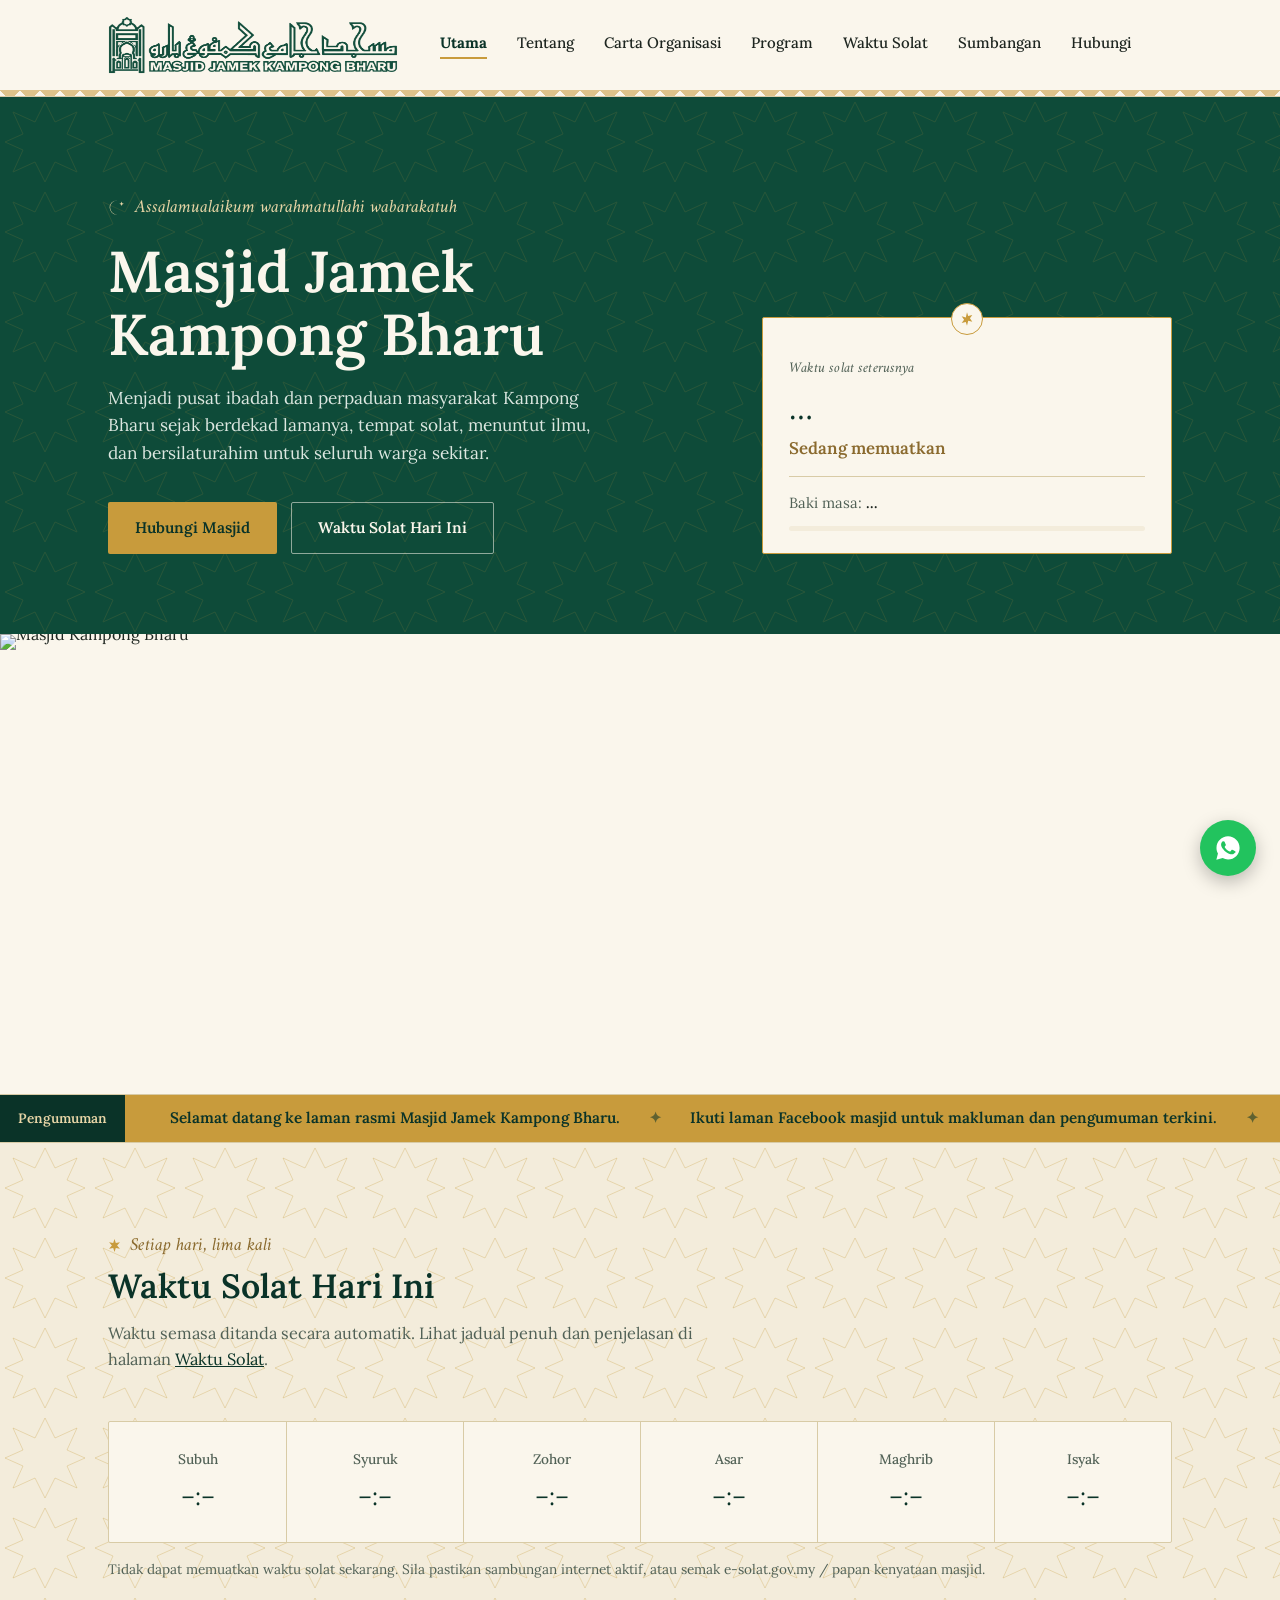
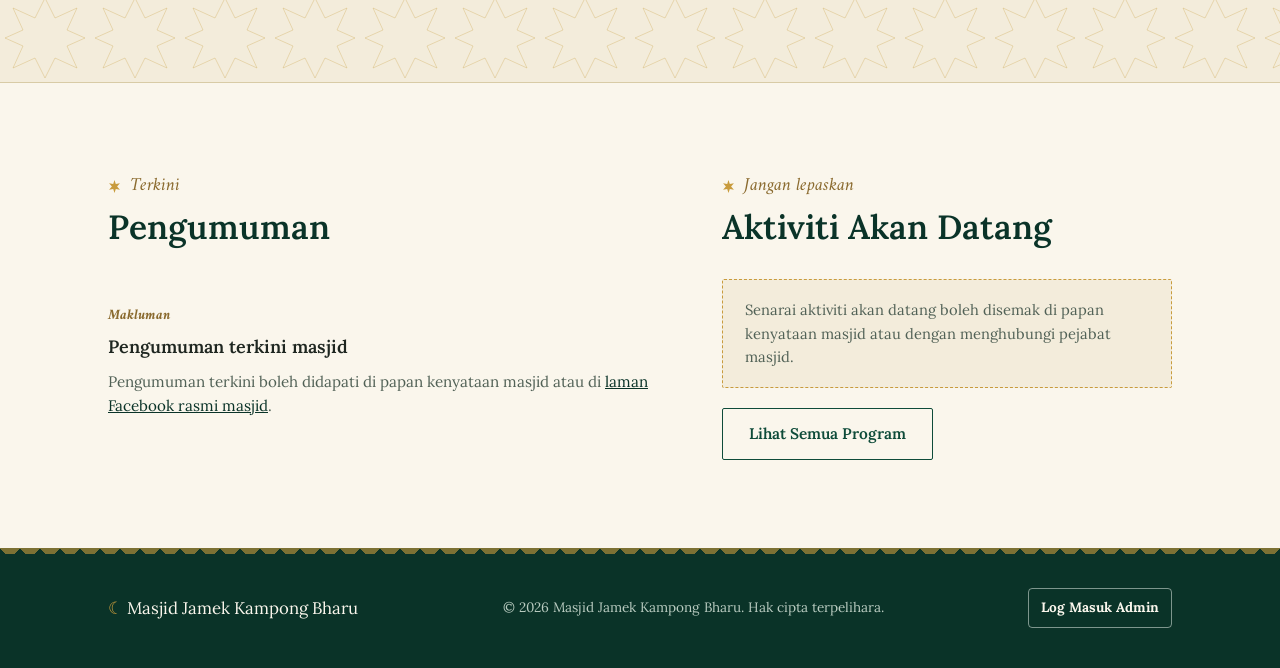
==== commit 964a5e77: "log admin" ====
--- a/index.html
+++ b/index.html
@@ -161,6 +161,7 @@
     <div class="wrap footer-inner">
       <div class="brand-f">Masjid Jamek Kampong Bharu</div>
       <div>© <span id="year"></span> Masjid Jamek Kampong Bharu. Hak cipta terpelihara.</div>
+      <a class="admin-login-link" href="admin/">Log Masuk Admin</a>
     </div>
   </footer>
 
--- a/styles.css
+++ b/styles.css
@@ -413,6 +413,9 @@
   .footer-inner{display:flex;justify-content:space-between;align-items:center;flex-wrap:wrap;gap:14px;font-size:.85rem;}
   .footer-inner .brand-f{font-family:'Lora',serif;color:var(--cream);font-size:1.05rem;}
   .footer-inner .brand-f::before{content:"☾ ";color:var(--gold);}
+  .admin-login-link{display:inline-flex;align-items:center;min-height:40px;padding:8px 12px;border:1px solid rgba(220,231,224,.55);border-radius:4px;color:var(--cream);font-weight:700;text-decoration:none;}
+  .admin-login-link:hover,.admin-login-link:focus-visible{border-color:var(--gold);color:var(--gold-soft);}
+  @media (max-width:760px){.footer-inner{flex-direction:column;align-items:flex-start;}.admin-login-link{margin-top:2px;}}
 
   .wa-float{position:fixed;bottom:24px;right:24px;z-index:60;width:56px;height:56px;border-radius:50%;background:#22c35e;display:flex;align-items:center;justify-content:center;box-shadow:0 6px 18px rgba(0,0,0,.25);text-decoration:none;}
   .wa-float svg{width:28px;height:28px;fill:#fff;}
